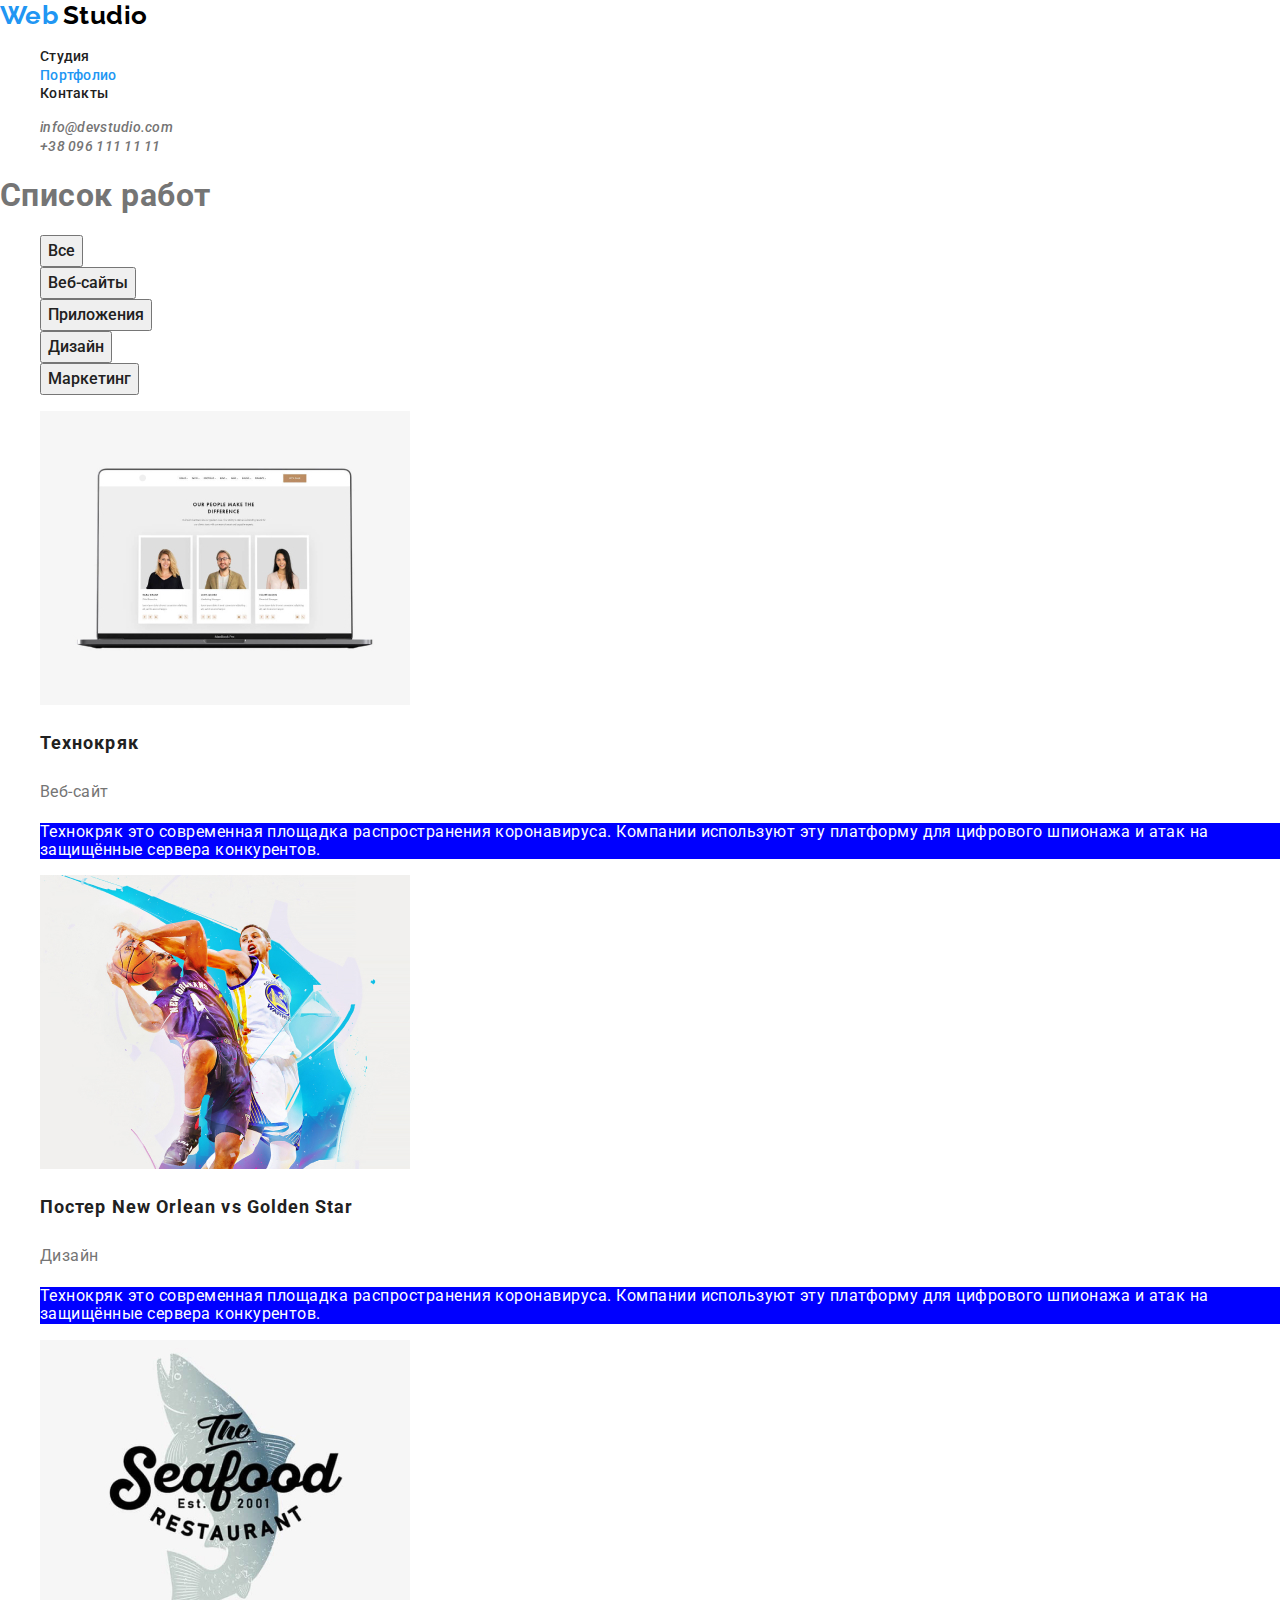
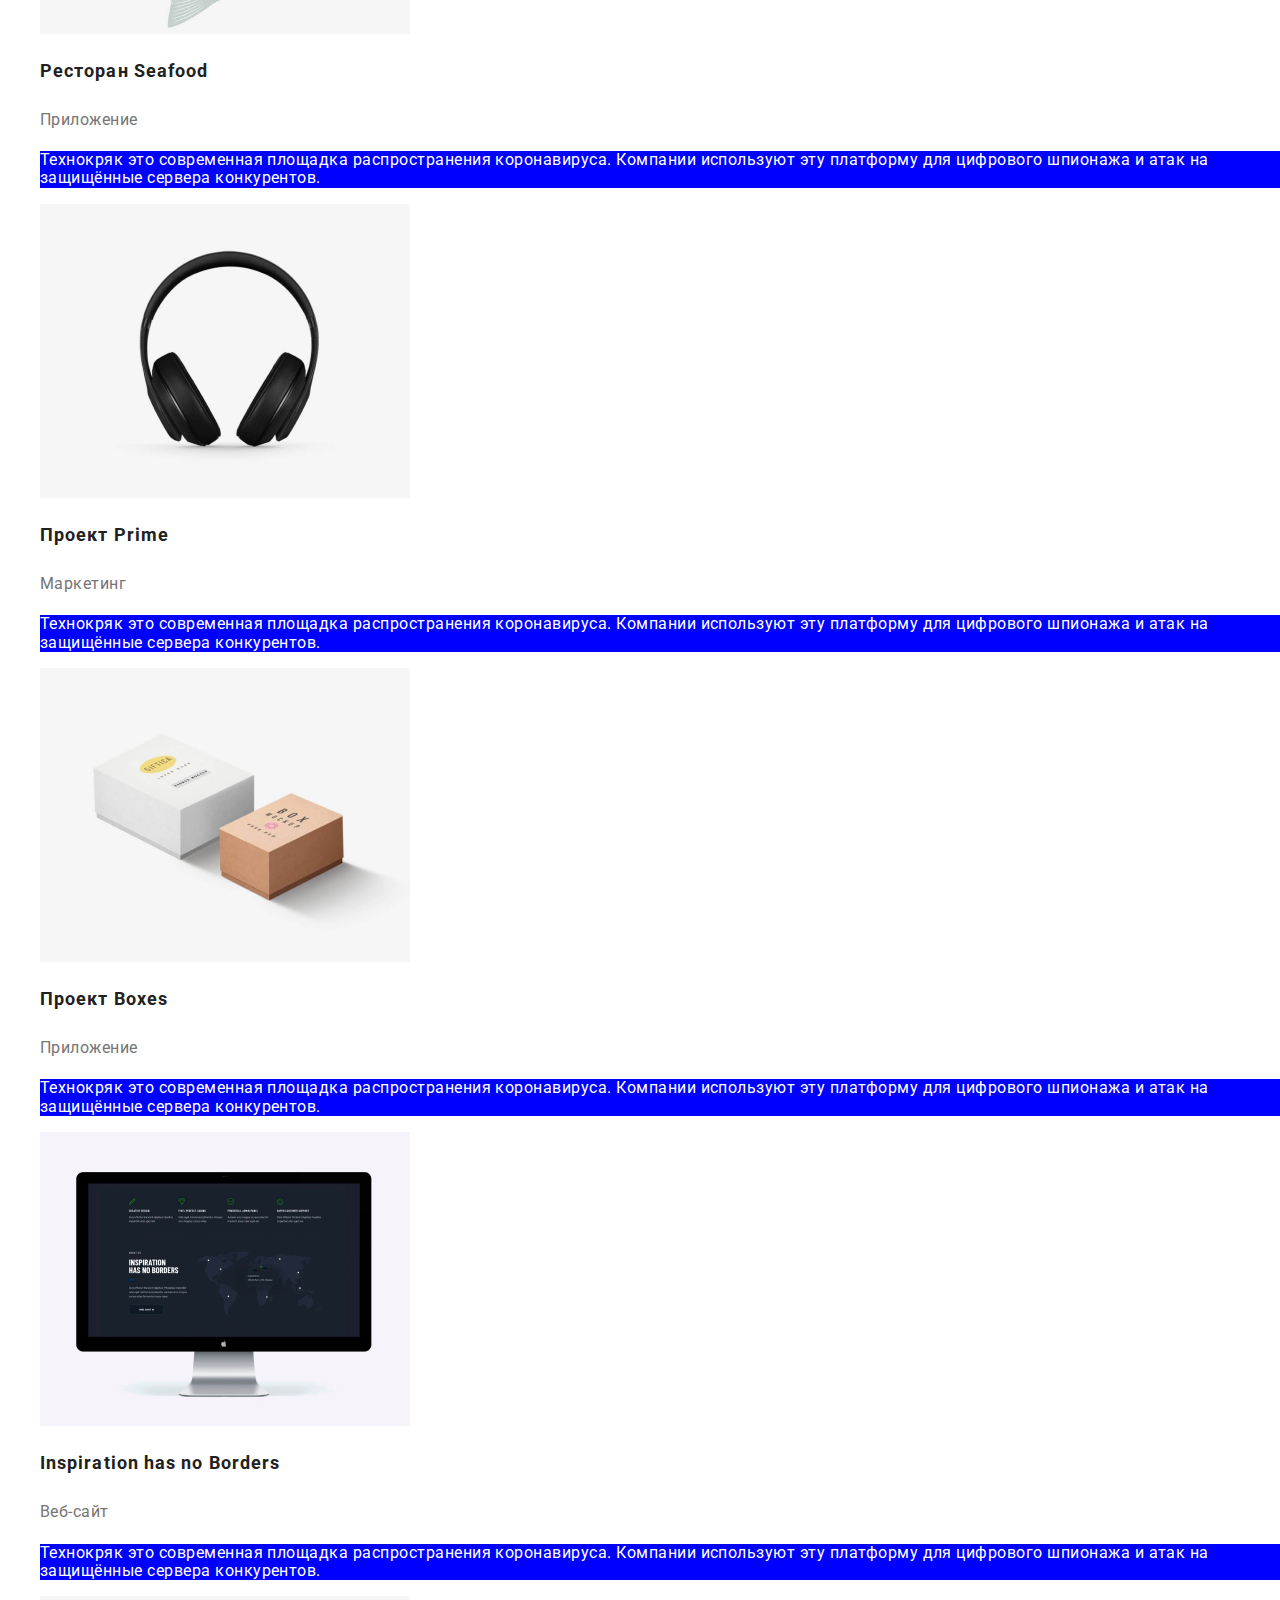
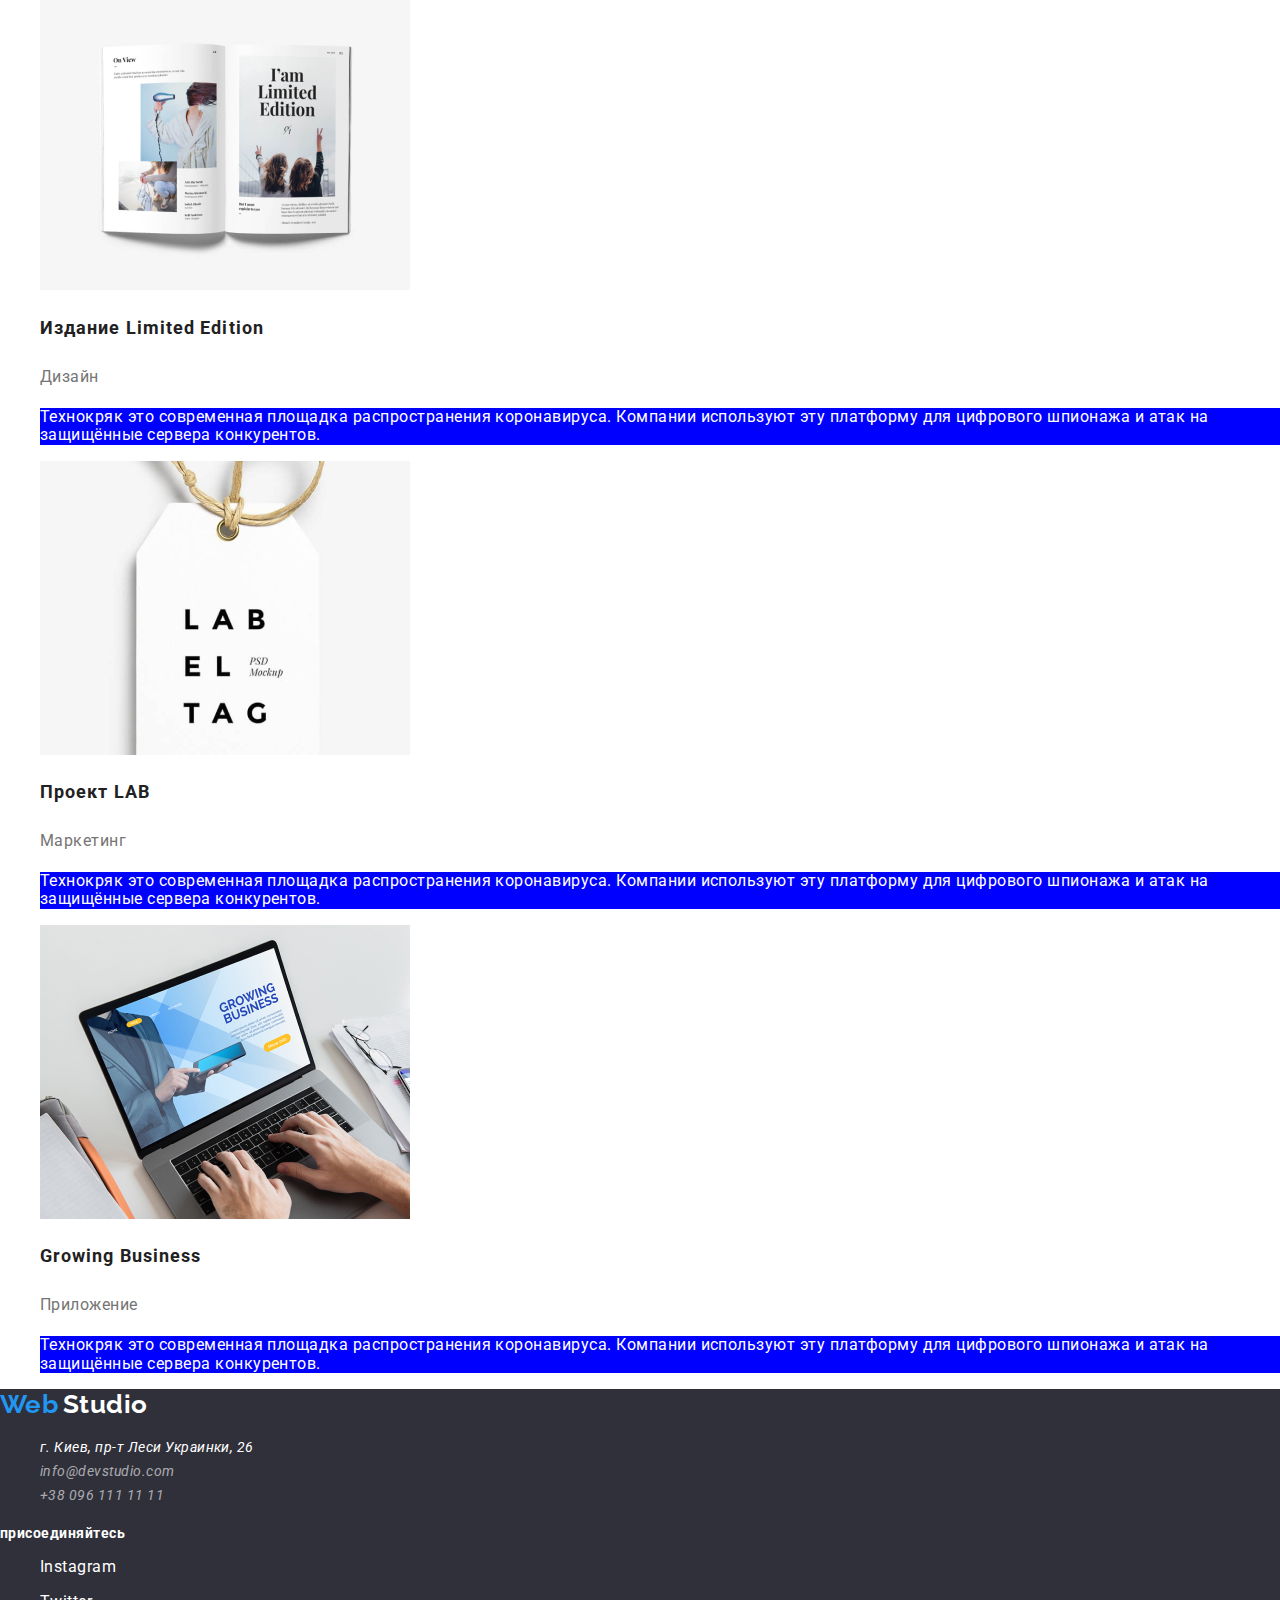
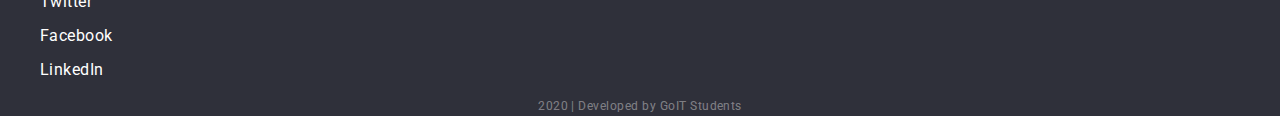
==== portfolio.html @ 565d5fb4 "Установка контейнеров" ====
<!DOCTYPE html>
<html lang="en">
<head>
    <meta charset="UTF-8">
    <meta name="viewport" content="width=device-width, initial-scale=1.0">
    <title>Document</title>
    <link rel="stylesheet" href="https://fonts.googleapis.com/css2?family=Raleway:wght@700&family=Roboto:wght@400;500;700;900&display=swap">
    <link rel="stylesheet" href="https://cdnjs.cloudflare.com/ajax/libs/modern-normalize/0.6.0/modern-normalize.min.css">
    <link rel="stylesheet" href="./css/styles.css">
</head>
<body class="body">
     <!-- Шапка сайта -->
     <header>
        <nav>
            <a class="logo" href="./index.html">
                <span class="logo-blue">Web</span>
                <span class="logo-black">Studio</span>
            </a>
            <ul class="site-nav">
                <li><a class="link" href="./index.html">Студия</a></li>
                <li><a class="link current" href="./portfolio.html">Портфолио</a></li>
                <li><a class="link" href="">Контакты</a></li>
            </ul>

            <address>
                <ul class="auth-nav">
                    <li><a class="info" href="mailto:info@devstudio.com">info@devstudio.com</a></li>
                    <li><a class="info" href="tel:+380961111111">+38 096 111 11 11</a></li>
                </ul>
            </address>
        </nav>
    </header>

    <main>
        <!-- Навигация по сайту -->
        <div>
            <section class="section-2">
                <h1 class="section-title2">Список работ</h1>
                    <ul class="filter">
                        <li> <button type="button" class="btn">Все</button></li>
                        <li> <button type="button" class="btn">Веб-сайты</button></li>
                        <li> <button type="button" class="btn">Приложения</button></li>
                        <li> <button type="button" class="btn">Дизайн</button></li>
                        <li> <button type="button" class="btn">Маркетинг</button></li>
                    </ul>

                    <ul class="works-list">
                        <li>
                            <a class="example-2" href="">
                                <img src="./images/сайт-1.jpg" alt="веб-сайт">
                                    <h2 class="title-2">Технокряк</h2>
                                        <p class="description">Веб-сайт</p>
                                        <p class="description-2">Технокряк это современная площадка распространения коронавируса. Компании используют эту платформу для цифрового шпионажа и атак на защищённые сервера конкурентов.</p>
                            </a>
                        </li>
                        <li>
                            <a class="example-2" href="">
                                <img src="./images/дизайн-1.jpg" alt="игроки">
                                    <h2 class="title-2">Постер New Orlean vs Golden Star</h2>
                                        <p class="description">Дизайн</p>
                                        <p class="description-2">Технокряк это современная площадка распространения коронавируса. Компании используют эту платформу для цифрового шпионажа и атак на защищённые сервера конкурентов.</p>
                            </a>
                        </li>
            
                        <li>
                            <a class="example-2" href="">
                                <img src="./images/приложение-1.jpg" alt="рыба">
                                    <h2 class="title-2">Ресторан Seafood</h2>
                                        <p class="description">Приложение</p>
                                        <p class="description-2">Технокряк это современная площадка распространения коронавируса. Компании используют эту платформу для цифрового шпионажа и атак на защищённые сервера конкурентов.</p>
                            </a>
                        </li>
                        <li>
                            <a class="example-2" href="">
                                <img src="./images/маркетинг-1.jpg" alt="наушники">
                                    <h2 class="title-2">Проект Prime</h2>
                                        <p class="description">Маркетинг</p>
                                        <p class="description-2">Технокряк это современная площадка распространения коронавируса. Компании используют эту платформу для цифрового шпионажа и атак на защищённые сервера конкурентов.</p>
                            </a>
                        </li>
                        <li>
                            <a class="example-2" href="">
                                <img src="./images/приложение-2.jpg" alt="коробки">
                                    <h2 class="title-2">Проект Boxes</h2>
                                        <p class="description">Приложение</p>
                                        <p class="description-2">Технокряк это современная площадка распространения коронавируса. Компании используют эту платформу для цифрового шпионажа и атак на защищённые сервера конкурентов.</p>
                            </a>
                        </li>
                        <li>
                            <a class="example-2" href="">
                                <img src="./images/сайт-2.jpg" alt="монитор">
                                    <h2 class="title-2">Inspiration has no Borders</h2>
                                        <p class="description">Веб-сайт</p>
                                        <p class="description-2">Технокряк это современная площадка распространения коронавируса. Компании используют эту платформу для цифрового шпионажа и атак на защищённые сервера конкурентов.</p>
                            </a>
                        </li>
                        <li>
                            <a class="example-2" href="">
                                <img src="./images/дизайн-2.jpg" alt="журнал">
                                    <h2 class="title-2">Издание Limited Edition</h2>
                                        <p class="description">Дизайн</p>
                                        <p class="description-2">Технокряк это современная площадка распространения коронавируса. Компании используют эту платформу для цифрового шпионажа и атак на защищённые сервера конкурентов.</p>
                            </a>
                        </li>
                        <li>
                            <a class="example-2" href="">
                                <img src="./images/маркетинг-2.jpg" alt="лейбл">
                                    <h2 class="title-2">Проект LAB</h2>
                                        <p class="description">Маркетинг</p>
                                        <p class="description-2">Технокряк это современная площадка распространения коронавируса. Компании используют эту платформу для цифрового шпионажа и атак на защищённые сервера конкурентов.</p>
                            </a>
                        </li>
                        <li>
                            <a class="example-2" href="">
                                <img src="./images/приложение-3.jpg" alt="ноутбук">
                                    <h2 class="title-2">Growing Business</h2>
                                        <p class="description">Приложение</p>
                                        <p class="description-2">Технокряк это современная площадка распространения коронавируса. Компании используют эту платформу для цифрового шпионажа и атак на защищённые сервера конкурентов.</p>
                            </a>
                        </li>
                    </ul>
            
                </section>
        </div>
    </main>
    
     <!-- Футер -->
     <footer class="footer">
        <div>
            <a class="logo" href="">
                <span class="logo-blue">Web</span>
                <span class="logo-white">Studio</span>
            </a>
                <address>
                    <ul class="address-list">
                        <li><a class="location" href="">г. Киев, пр-т Леси Украинки, 26</a></li>
                        <li><a class="info-2" href="mailto:info@devstudio.com">info@devstudio.com</a></li>
                        <li><a class="info-2" href="tel:+380961111111">+38 096 111 11 11</a></li>
                    </ul>
                </address>
        </div>
        <div>
            <b class="invitation">присоединяйтесь</b>
                <ul class="links-list-2">
                    <li><a class="social-link-2" href=""><p>Instagram</p></a></li>
                    <li><a class="social-link-2" href=""><p>Twitter</p></a></li>
                    <li><a class="social-link-2" href=""><p>Facebook</p></a></li>
                    <li><a class="social-link-2" href=""><p>LinkedIn</p></a></li>
                </ul>
        </div>
            <p class="copyright">2020 | Developed by GoIT Students </p>
    </footer>    
</body>
</html>
---- css/styles.css ----
/* цвет основного текста #757575 */
/* вторичный цвет текста #212121 */
/* белый #FFFFFF */
/* акцент #2196F3 */
/* черный #000000 */
/* дополнительный цвет rgba(255, 255, 255, 0.6) */
/* дополнительный цвет2 rgba(255, 255, 255, 0.4)*/

:root {
    --primary-text-color: #757575;
    --title-text-color: #212121;
    --accent-color: #2196F3;
    --white-color: #FFFFFF;
    --black-color: #000000;
    --complementary-color: rgba(255, 255, 255, 0.6);
    --complementary-color2: rgba(255, 255, 255, 0.4);
}

/* Стилизация студии*/

.body {
    background-color: var(--white-color);
    color: var(--primary-text-color);
    font-family: Roboto, sans-serif;
    letter-spacing: 0.03em;
}

.container {
    width: 1230px;
    padding-left: 15px;
    padding-right: 15px;
}

.logo {
    text-decoration: none;
}

.logo .logo-black {
    color: var(--black-color);
    font-family: Raleway, sans-serif;
    font-weight: 700;
    font-size: 26px;
    line-height: 1.2;
}

.logo-blue {
    color: var(--accent-color);
    font-family: Raleway, sans-serif;
    font-weight: 700;
    font-size: 26px;
    line-height: 1.2;
}

ul {
    list-style: none;
}

/* site-nav */

.site-nav .link {
    color: var(--title-text-color);
    font-weight: 500;
    font-size: 14px;
    line-height: 1.14;
    letter-spacing: 0.02em;
    text-decoration: none;
}

.site-nav .link:hover,
.site-nav .link:focus {
    color: var(--accent-color);
}

.site-nav .link.current {
    color: var(--accent-color);
}

.auth-nav .info {
    color: var(--primary-text-color);
    font-weight: 500;
    font-size: 14px;
    line-height: 1.14;
    letter-spacing: 0.02em;
    text-decoration: none;
}

.auth-nav .info:hover,
.auth-nav .info:focus {
    color: var(--accent-color);
}

/* hero */

.hero-title {
    margin-top: 0;
    margin-bottom: 30px;


    background-color: #2F303A;
    color: var(--white-color);
    font-weight: 900;
    font-size: 44px;
    line-height: 1.36;
    text-align: center;
    letter-spacing: 0.06em;
}

.service {
    text-decoration: none;
}

.service-title {
    margin-top: 0;
    margin-bottom: 200px;

    background-color: #2196F3;
    color: var(--white-color);
    font-weight: 700;
    font-size: 16px;
    text-align: center;
    line-height: 1.88;
    letter-spacing: 0.06em
}

/* section */

.section {
    padding-bottom: 94px;
}

.section-title {
    margin-top: 0;
    margin-bottom: 50px;

    color: var(--title-text-color);
    font-weight: 700;
    font-size: 36px;
    line-height: 1.17;
    text-align: center;
}

/* features */

.feature-list .title {
    margin-top: 0;
    margin-bottom: 10px;

    color: var(--title-text-color);
    font-weight: 700;
    font-size: 14px;
    line-height: 1.14;
}

.clarifications {
    margin-top: 0;
    margin-bottom: 0;

    font-size: 14px;
    line-height: 1.71;
}

/* activity */

.activity-list .example {
    background-color: dimgray;
    color: var(--white-color);
    font-weight: 700;
    font-size: 14px;
    line-height: 1.14;
    text-align: center;
}

/* team */

.team-list .title {
    color: var(--title-text-color);
}

.name {
    color: var(--title-text-color);
    font-weight: 500;
    font-size: 16px;
    line-height: 1.19;
    text-align: center;
}

.specialization {
    font-size: 16px;
    line-height: 1.19;
    text-align: center;
}

.links-list .social-link {
    color: var(--primary-text-color);
    text-decoration: none;
}

.links-list .social-link:hover,
.links-list .social-link:focus {
    color: var(--accent-color);
}

/* footer */

.footer {
    background-color: #2F303A;
}

.logo .logo-white {
    color: var(--white-color);
    font-family: Raleway, sans-serif;
    font-weight: 700;
    font-size: 26px;
    line-height: 1.2;
}

.address-list .location {
    color: var(--white-color);
    font-size: 14px;
    line-height: 1.71;
    text-decoration: none;
}

.address-list .info-2 {
    color: var(--complementary-color);
    font-size: 14px;
    line-height: 1.71;
    text-decoration: none;
}

.invitation {
    color: var(--white-color);
    font-weight: 700;
    font-size: 14px;
    line-height: 1.14;
}

.links-list-2 .social-link-2 {
    color: var(--white-color);
    text-decoration: none;
}

.links-list-2 .social-link-2:hover,
.links-list-2 .social-link-2:focus {
    color: var(--accent-color);
}

.copyright {
    color: var(--complementary-color2);
    font-size: 12px;
    line-height: 1.71;
    text-align: center;
}

/* стилизация порфолио*/

.filter .btn {
    color: var(--title-text-color);
    font-weight: 500;
    font-size: 16px;
    line-height: 1.63;
    text-align: center;
    font-family: Roboto, sans-serif;
}

.filter .btn:hover,
.filter .btn:focus {
    color: var(--white-color);
}

.example-2 {
    text-decoration: none;
}

.works-list .title-2 {
    color: var(--title-text-color);
    font-weight: 700;
    font-size: 18px;
    line-height: 2;
    letter-spacing: 0.06em;  
}

.works-list .description {
    color: var(--primary-text-color);
    font-size: 16px;
    line-height: 1.88;   
}

.works-list .description-2 {
    color: var(--white-color);
    background-color: blue;  
}
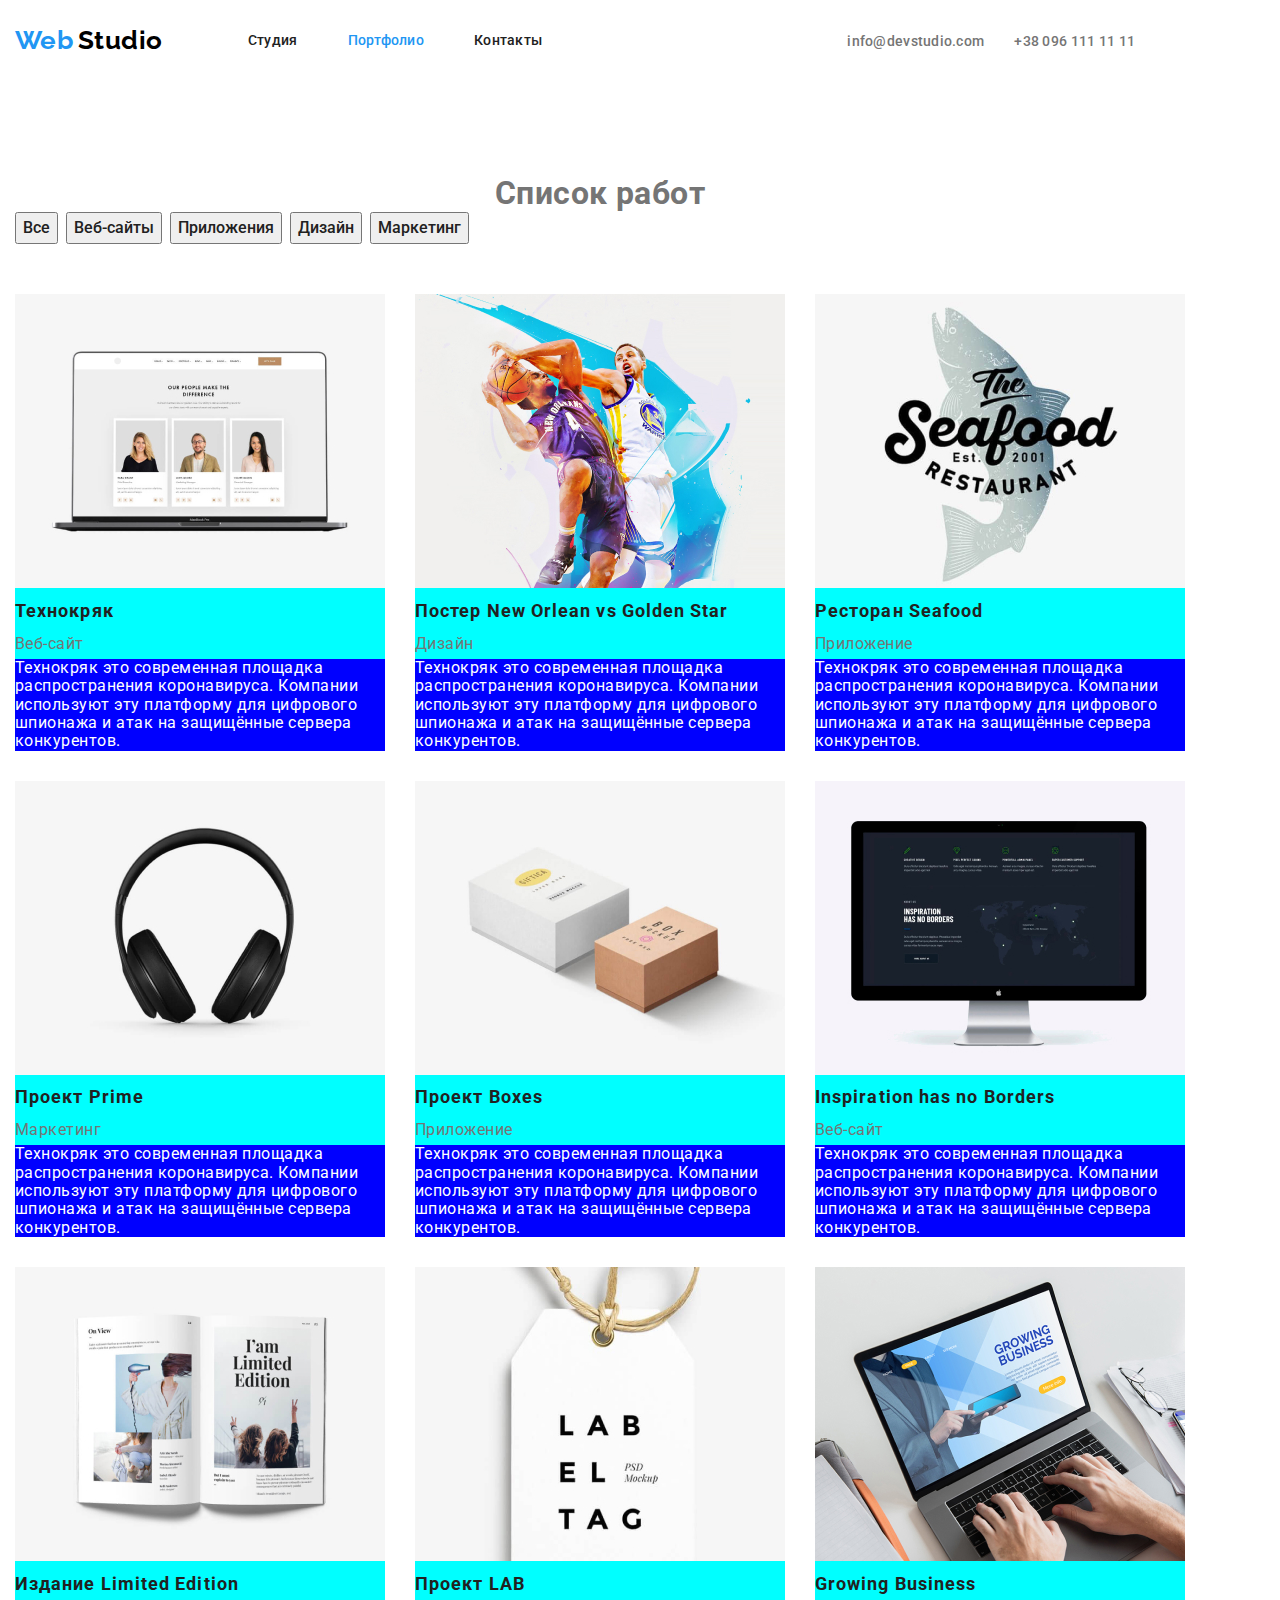
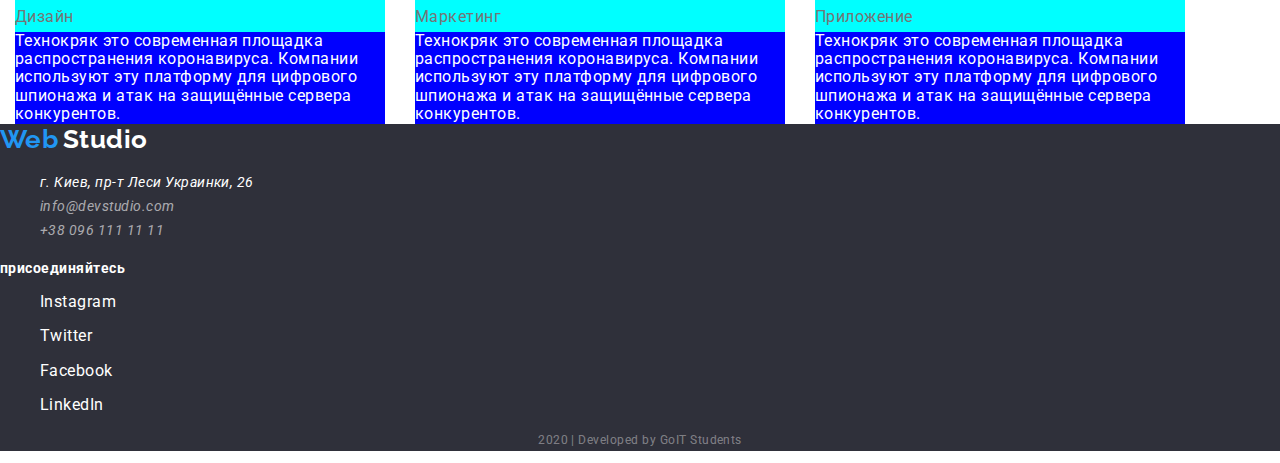
==== commit f2185f15: "Стилизация Портфолио по флексу" ====
--- a/portfolio.html
+++ b/portfolio.html
@@ -11,41 +11,43 @@
 <body class="body">
      <!-- Шапка сайта -->
      <header>
-        <nav>
-            <a class="logo" href="./index.html">
-                <span class="logo-blue">Web</span>
-                <span class="logo-black">Studio</span>
-            </a>
-            <ul class="site-nav">
-                <li><a class="link" href="./index.html">Студия</a></li>
-                <li><a class="link current" href="./portfolio.html">Портфолио</a></li>
-                <li><a class="link" href="">Контакты</a></li>
-            </ul>
-
-            <address>
-                <ul class="auth-nav">
-                    <li><a class="info" href="mailto:info@devstudio.com">info@devstudio.com</a></li>
-                    <li><a class="info" href="tel:+380961111111">+38 096 111 11 11</a></li>
+        <div class="container">
+            <nav class="container-main-nav">
+                <a class="logo" href="./index.html">
+                    <span class="logo-blue">Web</span>
+                    <span class="logo-black">Studio</span>
+                </a>
+                <ul class="site-nav">
+                    <li class="site-nav-item"><a class="link-1" href="./index.html">Студия</a></li>
+                    <li class="site-nav-item"><a class="link-1 current" href="./portfolio.html">Портфолио</a></li>
+                    <li class="site-nav-item"><a class="link-1" href="">Контакты</a></li>
                 </ul>
-            </address>
-        </nav>
+            
+                <address>
+                    <ul class="auth-nav">
+                         <li class="auth-nav-item"><a class="info" href="mailto:info@devstudio.com">info@devstudio.com</a></li>
+                        <li class="auth-nav-item"><a class="info" href="tel:+380961111111">+38 096 111 11 11</a></li>
+                    </ul>
+                </address>
+            </nav>
+        </div>
     </header>
 
     <main>
         <!-- Навигация по сайту -->
-        <div>
+        <div class="container">
             <section class="section-2">
-                <h1 class="section-title2">Список работ</h1>
+                <h1 class="section-title-2">Список работ</h1>
                     <ul class="filter">
-                        <li> <button type="button" class="btn">Все</button></li>
-                        <li> <button type="button" class="btn">Веб-сайты</button></li>
-                        <li> <button type="button" class="btn">Приложения</button></li>
-                        <li> <button type="button" class="btn">Дизайн</button></li>
-                        <li> <button type="button" class="btn">Маркетинг</button></li>
+                        <li class="filter-list"> <button type="button" class="btn">Все</button></li>
+                        <li class="filter-list"> <button type="button" class="btn">Веб-сайты</button></li>
+                        <li class="filter-list"> <button type="button" class="btn">Приложения</button></li>
+                        <li class="filter-list"> <button type="button" class="btn">Дизайн</button></li>
+                        <li class="filter-list"> <button type="button" class="btn">Маркетинг</button></li>
                     </ul>
 
                     <ul class="works-list">
-                        <li>
+                        <li class="works-list-item">
                             <a class="example-2" href="">
                                 <img src="./images/сайт-1.jpg" alt="веб-сайт">
                                     <h2 class="title-2">Технокряк</h2>
@@ -53,7 +55,7 @@
                                         <p class="description-2">Технокряк это современная площадка распространения коронавируса. Компании используют эту платформу для цифрового шпионажа и атак на защищённые сервера конкурентов.</p>
                             </a>
                         </li>
-                        <li>
+                        <li class="works-list-item">
                             <a class="example-2" href="">
                                 <img src="./images/дизайн-1.jpg" alt="игроки">
                                     <h2 class="title-2">Постер New Orlean vs Golden Star</h2>
@@ -62,7 +64,7 @@
                             </a>
                         </li>
             
-                        <li>
+                        <li class="works-list-item">
                             <a class="example-2" href="">
                                 <img src="./images/приложение-1.jpg" alt="рыба">
                                     <h2 class="title-2">Ресторан Seafood</h2>
@@ -70,7 +72,7 @@
                                         <p class="description-2">Технокряк это современная площадка распространения коронавируса. Компании используют эту платформу для цифрового шпионажа и атак на защищённые сервера конкурентов.</p>
                             </a>
                         </li>
-                        <li>
+                        <li class="works-list-item">
                             <a class="example-2" href="">
                                 <img src="./images/маркетинг-1.jpg" alt="наушники">
                                     <h2 class="title-2">Проект Prime</h2>
@@ -78,7 +80,7 @@
                                         <p class="description-2">Технокряк это современная площадка распространения коронавируса. Компании используют эту платформу для цифрового шпионажа и атак на защищённые сервера конкурентов.</p>
                             </a>
                         </li>
-                        <li>
+                        <li class="works-list-item">
                             <a class="example-2" href="">
                                 <img src="./images/приложение-2.jpg" alt="коробки">
                                     <h2 class="title-2">Проект Boxes</h2>
@@ -86,7 +88,7 @@
                                         <p class="description-2">Технокряк это современная площадка распространения коронавируса. Компании используют эту платформу для цифрового шпионажа и атак на защищённые сервера конкурентов.</p>
                             </a>
                         </li>
-                        <li>
+                        <li class="works-list-item">
                             <a class="example-2" href="">
                                 <img src="./images/сайт-2.jpg" alt="монитор">
                                     <h2 class="title-2">Inspiration has no Borders</h2>
@@ -94,7 +96,7 @@
                                         <p class="description-2">Технокряк это современная площадка распространения коронавируса. Компании используют эту платформу для цифрового шпионажа и атак на защищённые сервера конкурентов.</p>
                             </a>
                         </li>
-                        <li>
+                        <li class="works-list-item">
                             <a class="example-2" href="">
                                 <img src="./images/дизайн-2.jpg" alt="журнал">
                                     <h2 class="title-2">Издание Limited Edition</h2>
@@ -102,7 +104,7 @@
                                         <p class="description-2">Технокряк это современная площадка распространения коронавируса. Компании используют эту платформу для цифрового шпионажа и атак на защищённые сервера конкурентов.</p>
                             </a>
                         </li>
-                        <li>
+                        <li class="works-list-item">
                             <a class="example-2" href="">
                                 <img src="./images/маркетинг-2.jpg" alt="лейбл">
                                     <h2 class="title-2">Проект LAB</h2>
@@ -110,7 +112,7 @@
                                         <p class="description-2">Технокряк это современная площадка распространения коронавируса. Компании используют эту платформу для цифрового шпионажа и атак на защищённые сервера конкурентов.</p>
                             </a>
                         </li>
-                        <li>
+                        <li class="works-list-item">
                             <a class="example-2" href="">
                                 <img src="./images/приложение-3.jpg" alt="ноутбук">
                                     <h2 class="title-2">Growing Business</h2>
--- a/css/styles.css
+++ b/css/styles.css
@@ -26,13 +26,20 @@
 }
 
 .container {
-    width: 1230px;
+    width: 1200px;
     padding-left: 15px;
     padding-right: 15px;
 }
 
+.container-main-nav {
+    display: flex;
+    align-items: center;
+}
+
 .logo {
     text-decoration: none;
+    padding-top: 24px;
+    padding-bottom: 25px;
 }
 
 .logo .logo-black {
@@ -57,7 +64,23 @@
 
 /* site-nav */
 
-.site-nav .link {
+.site-nav {
+    display: flex;
+    margin-top: 0;
+    margin-bottom: 0;
+    margin-left: 85px;
+    padding: 0;
+}
+
+.site-nav-item + .site-nav-item {
+    margin-left: 50px;
+}
+
+.site-nav .link-1 {
+    display: block;
+    padding-top: 32px;
+    padding-bottom: 32px;
+
     color: var(--title-text-color);
     font-weight: 500;
     font-size: 14px;
@@ -66,13 +89,30 @@
     text-decoration: none;
 }
 
-.site-nav .link:hover,
-.site-nav .link:focus {
-    color: var(--accent-color);
-}
-
-.site-nav .link.current {
-    color: var(--accent-color);
+.site-nav .link-1:hover,
+.site-nav .link-1:focus {
+    color: var(--accent-color);
+}
+
+.site-nav .link-1.current {
+    color: var(--accent-color);
+}
+
+.auth-nav {
+    display: flex;
+    margin-top: 0;
+    margin-bottom: 0;
+    padding: 0;
+    margin-left: 305px;
+}
+
+.auth-nav-item + .auth-nav-item {
+    margin-left: 30px;
+}
+
+.auth-nav-item {
+    padding-top: 32px;
+    padding-bottom: 32px;
 }
 
 .auth-nav .info {
@@ -82,6 +122,7 @@
     line-height: 1.14;
     letter-spacing: 0.02em;
     text-decoration: none;
+    font-style: normal;
 }
 
 .auth-nav .info:hover,
@@ -110,8 +151,13 @@
 }
 
 .service-title {
-    margin-top: 0;
-    margin-bottom: 200px;
+    display: inline-block;
+    border-radius: 4px;
+    min-width: 200px;
+    padding: 10px 32px;
+    margin-top: 0;
+    margin-bottom: 294px;
+    border: 1px solid transparent;
 
     background-color: #2196F3;
     color: var(--white-color);
@@ -141,6 +187,22 @@
 
 /* features */
 
+.feature-list {
+    display: flex;
+    margin-top: 0;
+}
+
+.feature-list .feature-list-item {
+    width: 270px;
+}
+
+.feature-list-item + .feature-list-item,
+.activity-list-item + .activity-list-item,
+.team-list-item + .team-list-item,
+.list-customers-item + .list-customers-item {
+    margin-left: 30px
+}
+
 .feature-list .title {
     margin-top: 0;
     margin-bottom: 10px;
@@ -161,7 +223,16 @@
 
 /* activity */
 
+.activity-list {
+    display: flex;
+    margin-top: 0;
+    margin-bottom: 0;
+}
+
 .activity-list .example {
+    margin-top: 0;
+    margin-bottom: 0;
+
     background-color: dimgray;
     color: var(--white-color);
     font-weight: 700;
@@ -171,6 +242,12 @@
 }
 
 /* team */
+
+.team-list {
+    display: flex;
+    margin-top: 0;
+    margin-bottom: 0;
+}
 
 .team-list .title {
     color: var(--title-text-color);
@@ -198,6 +275,14 @@
 .links-list .social-link:hover,
 .links-list .social-link:focus {
     color: var(--accent-color);
+}
+
+/* customers */
+
+.list-customers {
+    display: flex;
+    margin-top: 0;
+    margin-bottom: 0;
 }
 
 /* footer */
@@ -254,6 +339,24 @@
 
 /* стилизация порфолио*/
 
+.section-title-2 {
+    margin-top: 93px;
+    margin-bottom: 0;
+    text-align: center;
+}
+ /* filter */
+
+.filter {
+    display: flex;
+    margin-top: 0;
+    margin-bottom: 50px;
+    padding: 0;
+}
+
+.filter .filter-list + .filter-list {
+    margin-left: 8px;
+}
+
 .filter .btn {
     color: var(--title-text-color);
     font-weight: 500;
@@ -268,25 +371,61 @@
     color: var(--white-color);
 }
 
+/* example-2*/
+
 .example-2 {
     text-decoration: none;
 }
 
+/* works-list */
+
+.works-list {
+    display: flex;
+    flex-wrap: wrap;
+    margin-top: 0;
+    margin-bottom: 0;
+    padding: 0;
+}
+
 .works-list .title-2 {
+    margin-top: 0;
+    margin-bottom: 0;
+
     color: var(--title-text-color);
     font-weight: 700;
     font-size: 18px;
     line-height: 2;
-    letter-spacing: 0.06em;  
+    letter-spacing: 0.06em;
 }
 
 .works-list .description {
+    margin-top: 0;
+    margin-bottom: 0;
+
     color: var(--primary-text-color);
     font-size: 16px;
     line-height: 1.88;   
 }
 
 .works-list .description-2 {
+    margin-top: 0;
+    margin-bottom: 0;
+
     color: var(--white-color);
     background-color: blue;  
+}
+
+.works-list-item {
+    width: 370px;
+    margin-right: 30px;
+    margin-bottom: 30px;
+    background: aqua;
+}
+
+.works-list-item:nth-child(3n) {
+    margin-right: 0;
+}
+
+.works-list-item:nth-last-child(-n + 3) {
+    margin-bottom: 0;
 }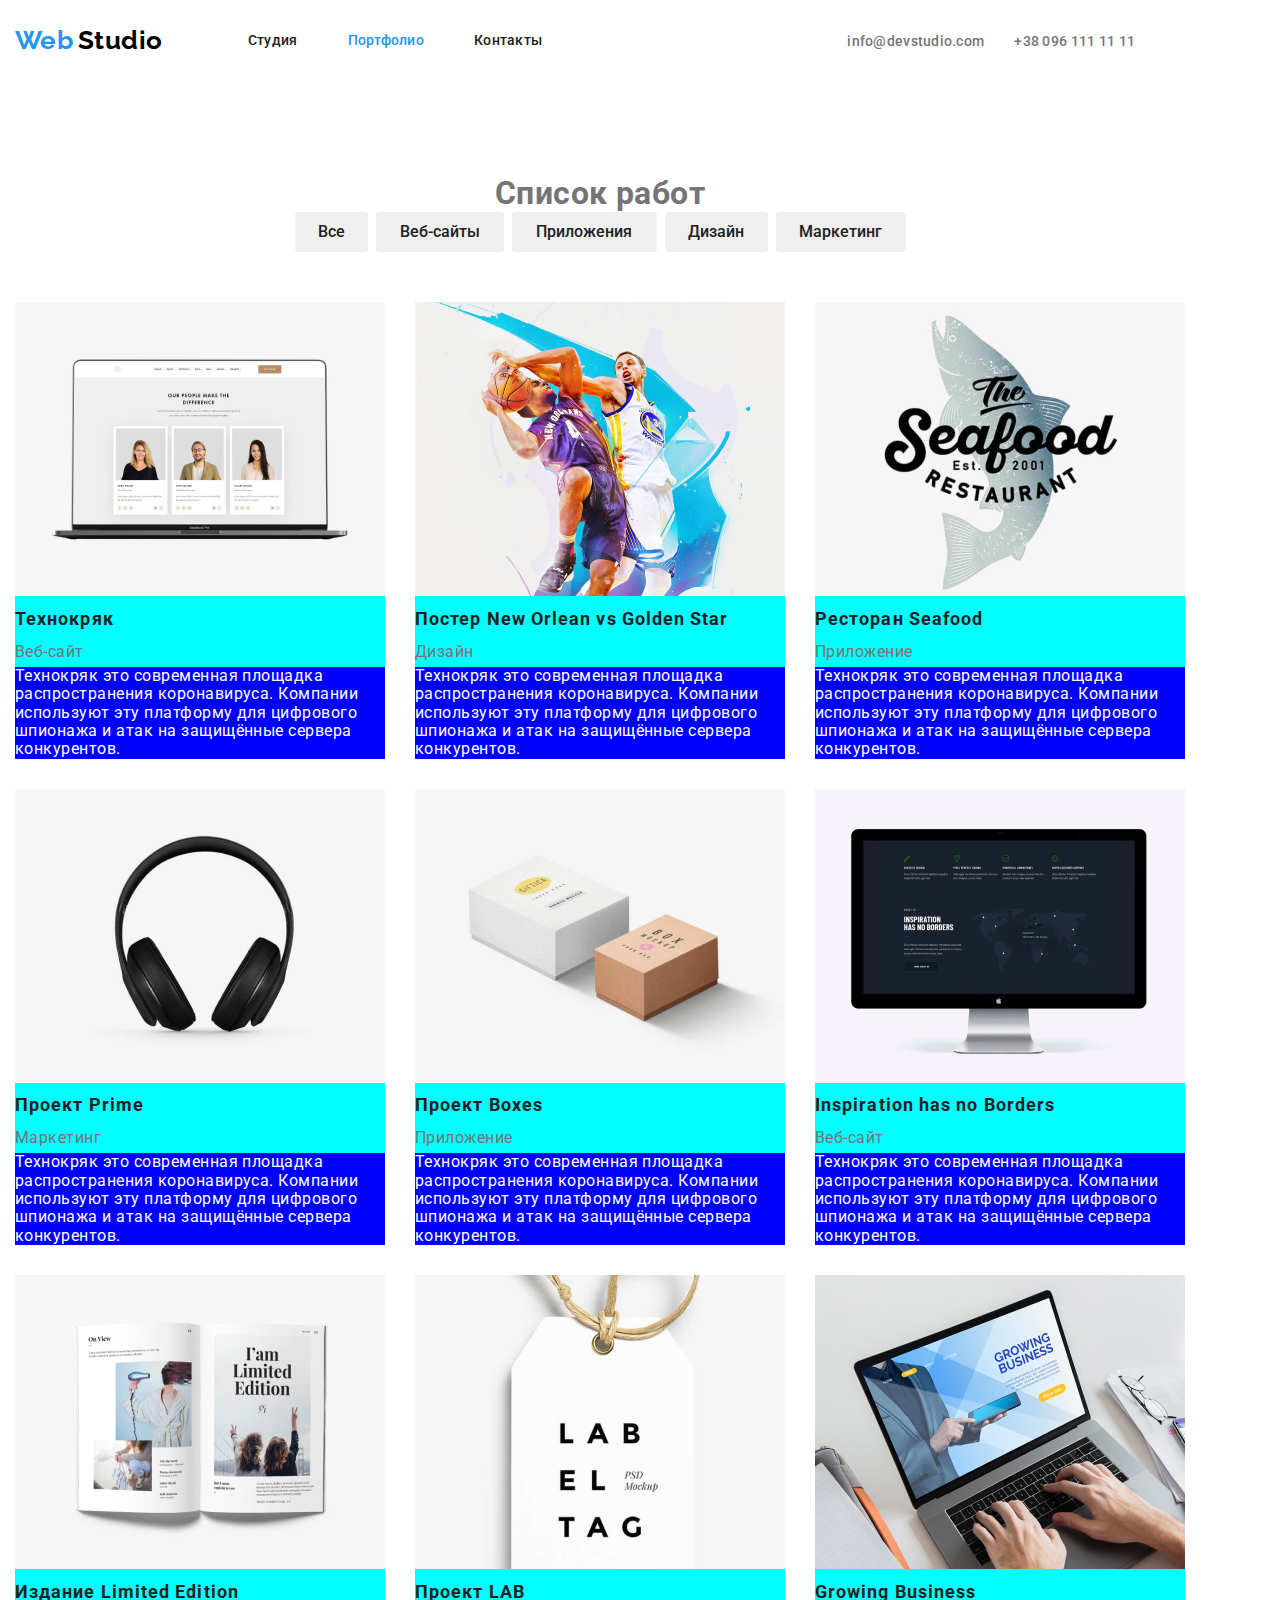
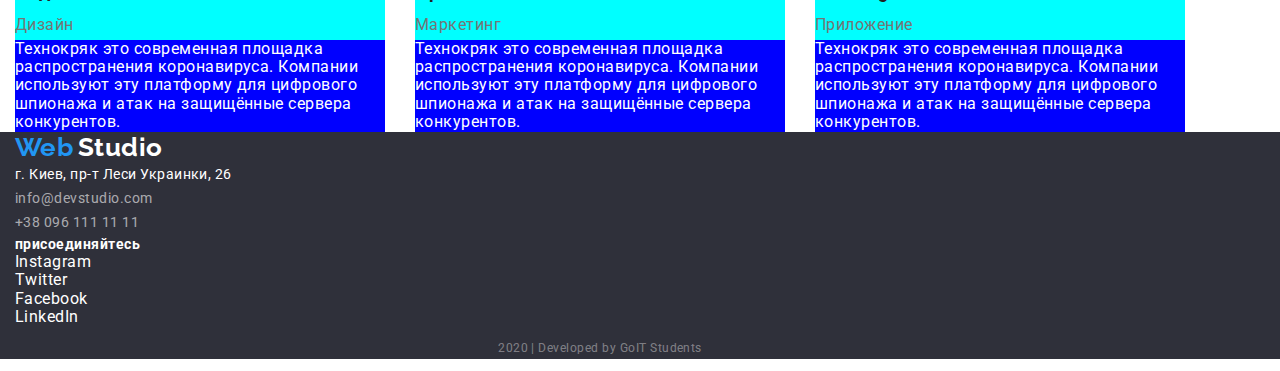
==== commit 86f2da4e: "Корректировка верстки" ====
--- a/portfolio.html
+++ b/portfolio.html
@@ -35,122 +35,124 @@
 
     <main>
         <!-- Навигация по сайту -->
-        <div class="container">
+        
             <section class="section-2">
-                <h1 class="section-title-2">Список работ</h1>
-                    <ul class="filter">
-                        <li class="filter-list"> <button type="button" class="btn">Все</button></li>
-                        <li class="filter-list"> <button type="button" class="btn">Веб-сайты</button></li>
-                        <li class="filter-list"> <button type="button" class="btn">Приложения</button></li>
-                        <li class="filter-list"> <button type="button" class="btn">Дизайн</button></li>
-                        <li class="filter-list"> <button type="button" class="btn">Маркетинг</button></li>
+                <div class="container">
+                    <h1 class="section-title-2">Список работ</h1>
+                        <ul class="filter">
+                            <li class="filter-list"> <button type="button" class="btn first">Все</button></li>
+                            <li class="filter-list"> <button type="button" class="btn second">Веб-сайты</button></li>
+                            <li class="filter-list"> <button type="button" class="btn third">Приложения</button></li>
+                            <li class="filter-list"> <button type="button" class="btn fourth">Дизайн</button></li>
+                            <li class="filter-list"> <button type="button" class="btn fifth">Маркетинг</button></li>
+                        </ul>
+
+                        <ul class="works-list">
+                            <li class="works-list-item">
+                                <a class="example-2" href="">
+                                    <img src="./images/сайт-1.jpg" alt="веб-сайт">
+                                        <h2 class="title-2">Технокряк</h2>
+                                            <p class="description">Веб-сайт</p>
+                                            <p class="description-2">Технокряк это современная площадка распространения коронавируса. Компании используют эту платформу для цифрового шпионажа и атак на защищённые сервера конкурентов.</p>
+                                </a>
+                            </li>
+                            <li class="works-list-item">
+                                <a class="example-2" href="">
+                                    <img src="./images/дизайн-1.jpg" alt="игроки">
+                                        <h2 class="title-2">Постер New Orlean vs Golden Star</h2>
+                                            <p class="description">Дизайн</p>
+                                            <p class="description-2">Технокряк это современная площадка распространения коронавируса. Компании используют эту платформу для цифрового шпионажа и атак на защищённые сервера конкурентов.</p>
+                                </a>
+                            </li>
+                
+                            <li class="works-list-item">
+                                <a class="example-2" href="">
+                                    <img src="./images/приложение-1.jpg" alt="рыба">
+                                        <h2 class="title-2">Ресторан Seafood</h2>
+                                            <p class="description">Приложение</p>
+                                            <p class="description-2">Технокряк это современная площадка распространения коронавируса. Компании используют эту платформу для цифрового шпионажа и атак на защищённые сервера конкурентов.</p>
+                                </a>
+                            </li>
+                            <li class="works-list-item">
+                                <a class="example-2" href="">
+                                    <img src="./images/маркетинг-1.jpg" alt="наушники">
+                                        <h2 class="title-2">Проект Prime</h2>
+                                            <p class="description">Маркетинг</p>
+                                            <p class="description-2">Технокряк это современная площадка распространения коронавируса. Компании используют эту платформу для цифрового шпионажа и атак на защищённые сервера конкурентов.</p>
+                                </a>
+                            </li>
+                            <li class="works-list-item">
+                                <a class="example-2" href="">
+                                    <img src="./images/приложение-2.jpg" alt="коробки">
+                                        <h2 class="title-2">Проект Boxes</h2>
+                                            <p class="description">Приложение</p>
+                                            <p class="description-2">Технокряк это современная площадка распространения коронавируса. Компании используют эту платформу для цифрового шпионажа и атак на защищённые сервера конкурентов.</p>
+                                </a>
+                            </li>
+                            <li class="works-list-item">
+                                <a class="example-2" href="">
+                                    <img src="./images/сайт-2.jpg" alt="монитор">
+                                        <h2 class="title-2">Inspiration has no Borders</h2>
+                                            <p class="description">Веб-сайт</p>
+                                            <p class="description-2">Технокряк это современная площадка распространения коронавируса. Компании используют эту платформу для цифрового шпионажа и атак на защищённые сервера конкурентов.</p>
+                                </a>
+                            </li>
+                            <li class="works-list-item">
+                                <a class="example-2" href="">
+                                    <img src="./images/дизайн-2.jpg" alt="журнал">
+                                        <h2 class="title-2">Издание Limited Edition</h2>
+                                            <p class="description">Дизайн</p>
+                                            <p class="description-2">Технокряк это современная площадка распространения коронавируса. Компании используют эту платформу для цифрового шпионажа и атак на защищённые сервера конкурентов.</p>
+                                </a>
+                            </li>
+                            <li class="works-list-item">
+                                <a class="example-2" href="">
+                                    <img src="./images/маркетинг-2.jpg" alt="лейбл">
+                                        <h2 class="title-2">Проект LAB</h2>
+                                            <p class="description">Маркетинг</p>
+                                            <p class="description-2">Технокряк это современная площадка распространения коронавируса. Компании используют эту платформу для цифрового шпионажа и атак на защищённые сервера конкурентов.</p>
+                                </a>
+                            </li>
+                            <li class="works-list-item">
+                                <a class="example-2" href="">
+                                    <img src="./images/приложение-3.jpg" alt="ноутбук">
+                                        <h2 class="title-2">Growing Business</h2>
+                                            <p class="description">Приложение</p>
+                                            <p class="description-2">Технокряк это современная площадка распространения коронавируса. Компании используют эту платформу для цифрового шпионажа и атак на защищённые сервера конкурентов.</p>
+                                </a>
+                            </li>
+                        </ul>
+                </div>
+            </section>
+    </main>
+        
+    <!-- Футер -->
+     <footer class="footer">
+         <div class="container">
+            <div>
+                <a class="logo" href="">
+                    <span class="logo-blue">Web</span>
+                    <span class="logo-white">Studio</span>
+                </a>
+                    <address>
+                        <ul class="address-list">
+                            <li><a class="location" href="">г. Киев, пр-т Леси Украинки, 26</a></li>
+                            <li><a class="info-2" href="mailto:info@devstudio.com">info@devstudio.com</a></li>
+                            <li><a class="info-2" href="tel:+380961111111">+38 096 111 11 11</a></li>
+                        </ul>
+                    </address>
+            </div>
+            <div>
+                <b class="invitation">присоединяйтесь</b>
+                    <ul class="links-list-2">
+                        <li><a class="social-link-2" href=""><p class="social">Instagram</p></a></li>
+                        <li><a class="social-link-2" href=""><p class="social">Twitter</p></a></li>
+                        <li><a class="social-link-2" href=""><p class="social">Facebook</p></a></li>
+                        <li><a class="social-link-2" href=""><p class="social">LinkedIn</p></a></li>
                     </ul>
-
-                    <ul class="works-list">
-                        <li class="works-list-item">
-                            <a class="example-2" href="">
-                                <img src="./images/сайт-1.jpg" alt="веб-сайт">
-                                    <h2 class="title-2">Технокряк</h2>
-                                        <p class="description">Веб-сайт</p>
-                                        <p class="description-2">Технокряк это современная площадка распространения коронавируса. Компании используют эту платформу для цифрового шпионажа и атак на защищённые сервера конкурентов.</p>
-                            </a>
-                        </li>
-                        <li class="works-list-item">
-                            <a class="example-2" href="">
-                                <img src="./images/дизайн-1.jpg" alt="игроки">
-                                    <h2 class="title-2">Постер New Orlean vs Golden Star</h2>
-                                        <p class="description">Дизайн</p>
-                                        <p class="description-2">Технокряк это современная площадка распространения коронавируса. Компании используют эту платформу для цифрового шпионажа и атак на защищённые сервера конкурентов.</p>
-                            </a>
-                        </li>
-            
-                        <li class="works-list-item">
-                            <a class="example-2" href="">
-                                <img src="./images/приложение-1.jpg" alt="рыба">
-                                    <h2 class="title-2">Ресторан Seafood</h2>
-                                        <p class="description">Приложение</p>
-                                        <p class="description-2">Технокряк это современная площадка распространения коронавируса. Компании используют эту платформу для цифрового шпионажа и атак на защищённые сервера конкурентов.</p>
-                            </a>
-                        </li>
-                        <li class="works-list-item">
-                            <a class="example-2" href="">
-                                <img src="./images/маркетинг-1.jpg" alt="наушники">
-                                    <h2 class="title-2">Проект Prime</h2>
-                                        <p class="description">Маркетинг</p>
-                                        <p class="description-2">Технокряк это современная площадка распространения коронавируса. Компании используют эту платформу для цифрового шпионажа и атак на защищённые сервера конкурентов.</p>
-                            </a>
-                        </li>
-                        <li class="works-list-item">
-                            <a class="example-2" href="">
-                                <img src="./images/приложение-2.jpg" alt="коробки">
-                                    <h2 class="title-2">Проект Boxes</h2>
-                                        <p class="description">Приложение</p>
-                                        <p class="description-2">Технокряк это современная площадка распространения коронавируса. Компании используют эту платформу для цифрового шпионажа и атак на защищённые сервера конкурентов.</p>
-                            </a>
-                        </li>
-                        <li class="works-list-item">
-                            <a class="example-2" href="">
-                                <img src="./images/сайт-2.jpg" alt="монитор">
-                                    <h2 class="title-2">Inspiration has no Borders</h2>
-                                        <p class="description">Веб-сайт</p>
-                                        <p class="description-2">Технокряк это современная площадка распространения коронавируса. Компании используют эту платформу для цифрового шпионажа и атак на защищённые сервера конкурентов.</p>
-                            </a>
-                        </li>
-                        <li class="works-list-item">
-                            <a class="example-2" href="">
-                                <img src="./images/дизайн-2.jpg" alt="журнал">
-                                    <h2 class="title-2">Издание Limited Edition</h2>
-                                        <p class="description">Дизайн</p>
-                                        <p class="description-2">Технокряк это современная площадка распространения коронавируса. Компании используют эту платформу для цифрового шпионажа и атак на защищённые сервера конкурентов.</p>
-                            </a>
-                        </li>
-                        <li class="works-list-item">
-                            <a class="example-2" href="">
-                                <img src="./images/маркетинг-2.jpg" alt="лейбл">
-                                    <h2 class="title-2">Проект LAB</h2>
-                                        <p class="description">Маркетинг</p>
-                                        <p class="description-2">Технокряк это современная площадка распространения коронавируса. Компании используют эту платформу для цифрового шпионажа и атак на защищённые сервера конкурентов.</p>
-                            </a>
-                        </li>
-                        <li class="works-list-item">
-                            <a class="example-2" href="">
-                                <img src="./images/приложение-3.jpg" alt="ноутбук">
-                                    <h2 class="title-2">Growing Business</h2>
-                                        <p class="description">Приложение</p>
-                                        <p class="description-2">Технокряк это современная площадка распространения коронавируса. Компании используют эту платформу для цифрового шпионажа и атак на защищённые сервера конкурентов.</p>
-                            </a>
-                        </li>
-                    </ul>
-            
-                </section>
-        </div>
-    </main>
-    
-     <!-- Футер -->
-     <footer class="footer">
-        <div>
-            <a class="logo" href="">
-                <span class="logo-blue">Web</span>
-                <span class="logo-white">Studio</span>
-            </a>
-                <address>
-                    <ul class="address-list">
-                        <li><a class="location" href="">г. Киев, пр-т Леси Украинки, 26</a></li>
-                        <li><a class="info-2" href="mailto:info@devstudio.com">info@devstudio.com</a></li>
-                        <li><a class="info-2" href="tel:+380961111111">+38 096 111 11 11</a></li>
-                    </ul>
-                </address>
-        </div>
-        <div>
-            <b class="invitation">присоединяйтесь</b>
-                <ul class="links-list-2">
-                    <li><a class="social-link-2" href=""><p>Instagram</p></a></li>
-                    <li><a class="social-link-2" href=""><p>Twitter</p></a></li>
-                    <li><a class="social-link-2" href=""><p>Facebook</p></a></li>
-                    <li><a class="social-link-2" href=""><p>LinkedIn</p></a></li>
-                </ul>
-        </div>
-            <p class="copyright">2020 | Developed by GoIT Students </p>
+            </div>
+                <p class="copyright">2020 | Developed by GoIT Students </p>
+         </div>
     </footer>    
 </body>
 </html>--- a/css/styles.css
+++ b/css/styles.css
@@ -132,17 +132,19 @@
 
 /* hero */
 
+.hero {
+    text-align: center;
+}
+
 .hero-title {
     margin-top: 0;
     margin-bottom: 30px;
-
 
     background-color: #2F303A;
     color: var(--white-color);
     font-weight: 900;
     font-size: 44px;
     line-height: 1.36;
-    text-align: center;
     letter-spacing: 0.06em;
 }
 
@@ -156,7 +158,7 @@
     min-width: 200px;
     padding: 10px 32px;
     margin-top: 0;
-    margin-bottom: 294px;
+    margin-bottom: 0;
     border: 1px solid transparent;
 
     background-color: #2196F3;
@@ -190,6 +192,7 @@
 .feature-list {
     display: flex;
     margin-top: 0;
+    padding: 0;
 }
 
 .feature-list .feature-list-item {
@@ -227,6 +230,7 @@
     display: flex;
     margin-top: 0;
     margin-bottom: 0;
+    padding: 0;
 }
 
 .activity-list .example {
@@ -247,6 +251,7 @@
     display: flex;
     margin-top: 0;
     margin-bottom: 0;
+    padding: 0;
 }
 
 .team-list .title {
@@ -283,6 +288,12 @@
     display: flex;
     margin-top: 0;
     margin-bottom: 0;
+    padding: 0;
+    justify-content: center;
+}
+
+.list-customers-item + .list-customers-item {
+    margin-left: 30px
 }
 
 /* footer */
@@ -298,12 +309,20 @@
     font-size: 26px;
     line-height: 1.2;
 }
+ /* address-list */
+
+ .address-list {
+    margin-top: 0;
+    margin-bottom: 0;
+    padding: 0;
+ }
 
 .address-list .location {
     color: var(--white-color);
     font-size: 14px;
     line-height: 1.71;
     text-decoration: none;
+    font-style: normal;
 }
 
 .address-list .info-2 {
@@ -311,13 +330,22 @@
     font-size: 14px;
     line-height: 1.71;
     text-decoration: none;
-}
+    font-style: normal;
+}
+
+/* links-list-2 */
 
 .invitation {
     color: var(--white-color);
     font-weight: 700;
     font-size: 14px;
     line-height: 1.14;
+}
+
+.links-list-2 {
+    margin-top: 0;
+    margin-bottom: 0;
+    padding: 0;
 }
 
 .links-list-2 .social-link-2 {
@@ -328,6 +356,11 @@
 .links-list-2 .social-link-2:hover,
 .links-list-2 .social-link-2:focus {
     color: var(--accent-color);
+}
+
+.social {
+    margin-top: 0;
+    margin-bottom: 0;
 }
 
 .copyright {
@@ -348,6 +381,7 @@
 
 .filter {
     display: flex;
+    justify-content: center;
     margin-top: 0;
     margin-bottom: 50px;
     padding: 0;
@@ -358,6 +392,11 @@
 }
 
 .filter .btn {
+    display: inline-block;
+    border-radius: 4px;
+    padding: 6px 22px;
+    border: 1px solid transparent;
+
     color: var(--title-text-color);
     font-weight: 500;
     font-size: 16px;
@@ -369,6 +408,26 @@
 .filter .btn:hover,
 .filter .btn:focus {
     color: var(--white-color);
+}
+
+.first {
+    min-width: 73px;
+}
+
+.second {
+    min-width: 128px;
+}
+
+.third {
+    min-width: 145px;
+}
+
+.fourth {
+    min-width: 103px;
+}
+
+.fifth {
+    min-width: 130px;
 }
 
 /* example-2*/
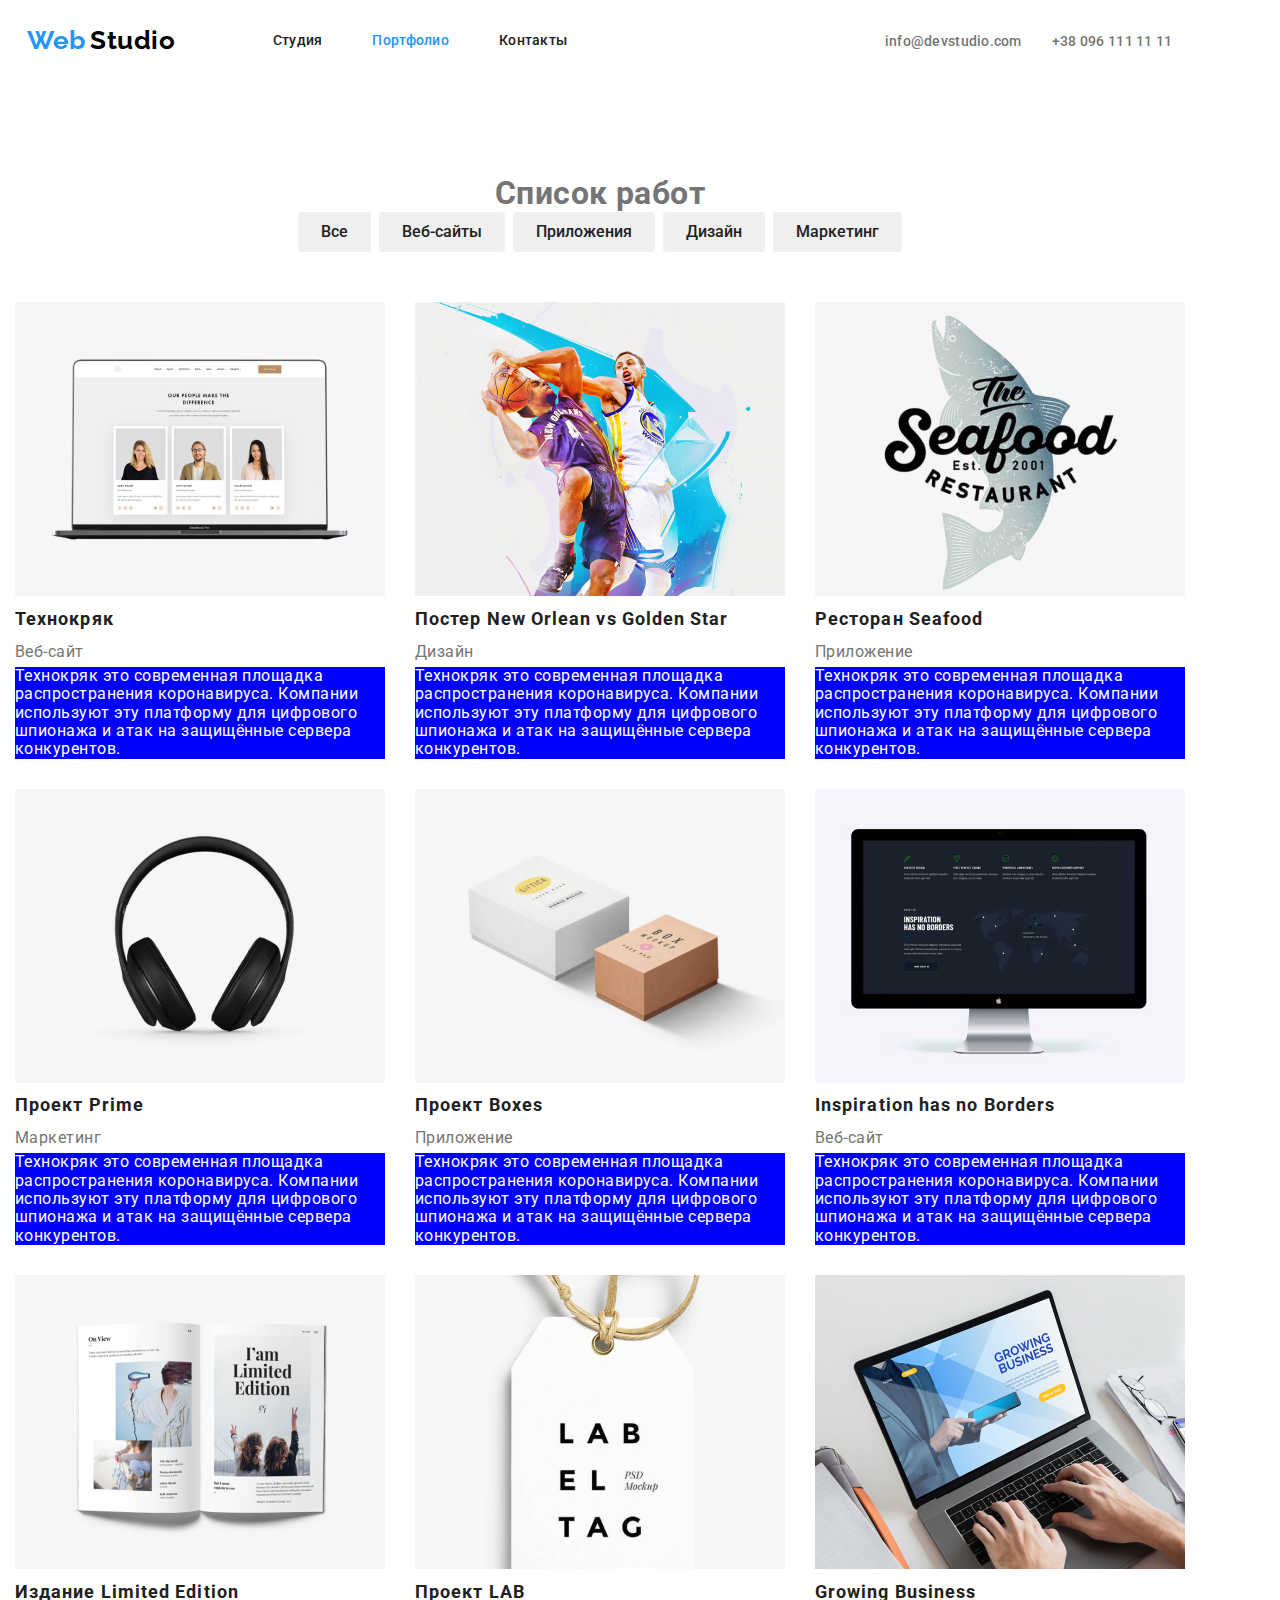
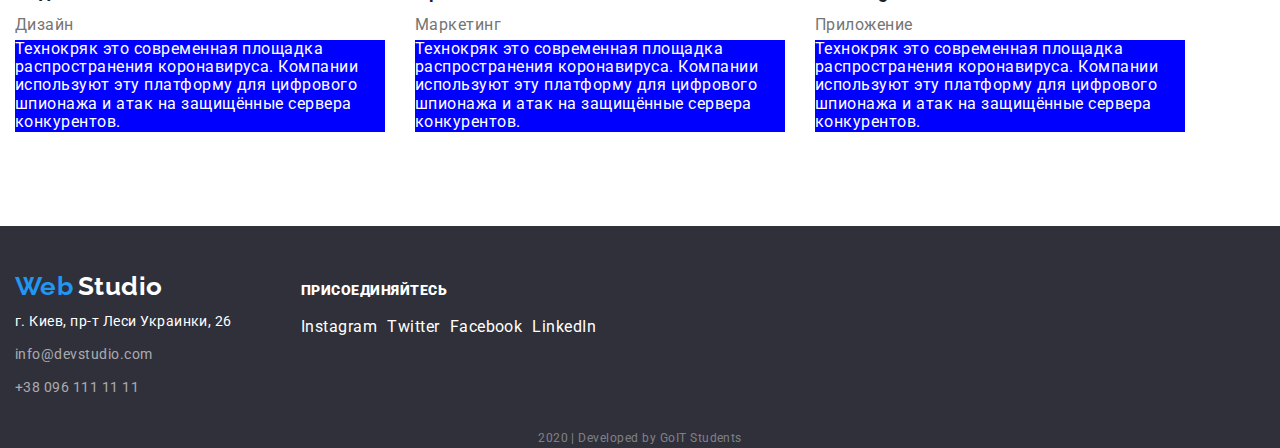
==== commit 0fd02a5d: "Стилизация недоделанных элементов" ====
--- a/portfolio.html
+++ b/portfolio.html
@@ -10,7 +10,7 @@
 </head>
 <body class="body">
      <!-- Шапка сайта -->
-     <header>
+     <header class="header-portfolio">
         <div class="container">
             <nav class="container-main-nav">
                 <a class="logo" href="./index.html">
@@ -128,31 +128,31 @@
         
     <!-- Футер -->
      <footer class="footer">
-         <div class="container">
-            <div>
+         <div class="container data">
+            <div class="container-address">
                 <a class="logo" href="">
                     <span class="logo-blue">Web</span>
                     <span class="logo-white">Studio</span>
                 </a>
                     <address>
                         <ul class="address-list">
-                            <li><a class="location" href="">г. Киев, пр-т Леси Украинки, 26</a></li>
-                            <li><a class="info-2" href="mailto:info@devstudio.com">info@devstudio.com</a></li>
+                            <li class="dislocation"><a class="location" href="">г. Киев, пр-т Леси Украинки, 26</a></li>
+                            <li class="email"><a class="info-2" href="mailto:info@devstudio.com">info@devstudio.com</a></li>
                             <li><a class="info-2" href="tel:+380961111111">+38 096 111 11 11</a></li>
                         </ul>
                     </address>
             </div>
-            <div>
-                <b class="invitation">присоединяйтесь</b>
+            <div class="container-invitation">
+                <p class="invitation"><b>ПРИСОЕДИНЯЙТЕСЬ</b></p>
                     <ul class="links-list-2">
-                        <li><a class="social-link-2" href=""><p class="social">Instagram</p></a></li>
-                        <li><a class="social-link-2" href=""><p class="social">Twitter</p></a></li>
-                        <li><a class="social-link-2" href=""><p class="social">Facebook</p></a></li>
-                        <li><a class="social-link-2" href=""><p class="social">LinkedIn</p></a></li>
+                        <li class="social-2"><a class="social-link-2" href=""><p class="network-2">Instagram</p></a></li>
+                        <li class="social-2"><a class="social-link-2" href=""><p class="network-2">Twitter</p></a></li>
+                        <li class="social-2"><a class="social-link-2" href=""><p class="network-2">Facebook</p></a></li>
+                        <li class="social-2"><a class="social-link-2" href=""><p class="network-2">LinkedIn</p></a></li>
                     </ul>
             </div>
-                <p class="copyright">2020 | Developed by GoIT Students </p>
          </div>
+         <p class="copyright">2020 | Developed by GoIT Students </p>
     </footer>    
 </body>
 </html>--- a/css/styles.css
+++ b/css/styles.css
@@ -34,12 +34,16 @@
 .container-main-nav {
     display: flex;
     align-items: center;
-}
+    justify-content: space-evenly;
+}
+
+/* logo */
 
 .logo {
-    text-decoration: none;
     padding-top: 24px;
     padding-bottom: 25px;
+
+    text-decoration: none;
 }
 
 .logo .logo-black {
@@ -97,6 +101,8 @@
 .site-nav .link-1.current {
     color: var(--accent-color);
 }
+
+/* auth-nav */
 
 .auth-nav {
     display: flex;
@@ -192,6 +198,7 @@
 .feature-list {
     display: flex;
     margin-top: 0;
+    margin-bottom: 0;
     padding: 0;
 }
 
@@ -207,7 +214,7 @@
 }
 
 .feature-list .title {
-    margin-top: 0;
+    margin-top: 30px;
     margin-bottom: 10px;
 
     color: var(--title-text-color);
@@ -247,6 +254,10 @@
 
 /* team */
 
+.team {
+    background: #F5F4FA;
+}
+
 .team-list {
     display: flex;
     margin-top: 0;
@@ -259,6 +270,9 @@
 }
 
 .name {
+    margin-top: 30px;
+    margin-bottom: 10px;
+
     color: var(--title-text-color);
     font-weight: 500;
     font-size: 16px;
@@ -267,9 +281,17 @@
 }
 
 .specialization {
+    margin-top: 0;
+    margin-bottom: 16px;
+
     font-size: 16px;
     line-height: 1.19;
     text-align: center;
+}
+
+.links-list {
+    display: flex;
+    padding: 0;
 }
 
 .links-list .social-link {
@@ -282,6 +304,15 @@
     color: var(--accent-color);
 }
 
+.network {
+    margin-top: 0;
+    margin-bottom: 0;
+}
+
+.links-list > .social + .social {
+    margin-left: 10px;
+}
+
 /* customers */
 
 .list-customers {
@@ -309,10 +340,16 @@
     font-size: 26px;
     line-height: 1.2;
 }
+
+.container-address {
+    margin-top: 45px;
+    margin-bottom: 28px;
+}
+
  /* address-list */
 
  .address-list {
-    margin-top: 0;
+    margin-top: 8px;
     margin-bottom: 0;
     padding: 0;
  }
@@ -323,6 +360,14 @@
     line-height: 1.71;
     text-decoration: none;
     font-style: normal;
+}
+
+.address-list > .dislocation {
+    margin-bottom: 9px;
+}
+
+.address-list > .email {
+    margin-bottom: 9px;
 }
 
 .address-list .info-2 {
@@ -334,8 +379,15 @@
 }
 
 /* links-list-2 */
+.container-invitation {
+    margin-top: 57px;
+    margin-bottom: 56px;
+}
 
 .invitation {
+    margin-top: 0;
+    margin-bottom: 20px;
+
     color: var(--white-color);
     font-weight: 700;
     font-size: 14px;
@@ -343,9 +395,15 @@
 }
 
 .links-list-2 {
-    margin-top: 0;
-    margin-bottom: 0;
-    padding: 0;
+    display: flex;
+    margin-top: 0;
+    margin-bottom: 0;
+    padding: 0;
+}
+
+.network-2 {
+    margin-top: 0;
+    margin-bottom: 0;
 }
 
 .links-list-2 .social-link-2 {
@@ -358,12 +416,19 @@
     color: var(--accent-color);
 }
 
-.social {
+.links-list-2 > .social-2 + .social-2 {
+    margin-left: 10px;
+}
+
+.links-list-2 > .social {
     margin-top: 0;
     margin-bottom: 0;
 }
 
 .copyright {
+    margin-top: 0;
+    margin-bottom: 0;
+
     color: var(--complementary-color2);
     font-size: 12px;
     line-height: 1.71;
@@ -372,11 +437,20 @@
 
 /* стилизация порфолио*/
 
+.header-portfolio {
+    margin-bottom: 93px;
+}
+
+.section-2 {
+    margin-bottom: 94px;
+}
+
 .section-title-2 {
-    margin-top: 93px;
-    margin-bottom: 0;
-    text-align: center;
-}
+    margin-top: 0;
+    margin-bottom: 0;
+    text-align: center;
+}
+
  /* filter */
 
 .filter {
@@ -410,23 +484,23 @@
     color: var(--white-color);
 }
 
-.first {
+.filter > .first {
     min-width: 73px;
 }
 
-.second {
+.filter > .second {
     min-width: 128px;
 }
 
-.third {
+.filter > .third {
     min-width: 145px;
 }
 
-.fourth {
+.filter > .fourth {
     min-width: 103px;
 }
 
-.fifth {
+.filter > .fifth {
     min-width: 130px;
 }
 
@@ -478,7 +552,6 @@
     width: 370px;
     margin-right: 30px;
     margin-bottom: 30px;
-    background: aqua;
 }
 
 .works-list-item:nth-child(3n) {
@@ -487,4 +560,12 @@
 
 .works-list-item:nth-last-child(-n + 3) {
     margin-bottom: 0;
+}
+
+.data {
+    display: flex;
+}
+
+.container-address + .container-invitation {
+    margin-left: 69px;
 }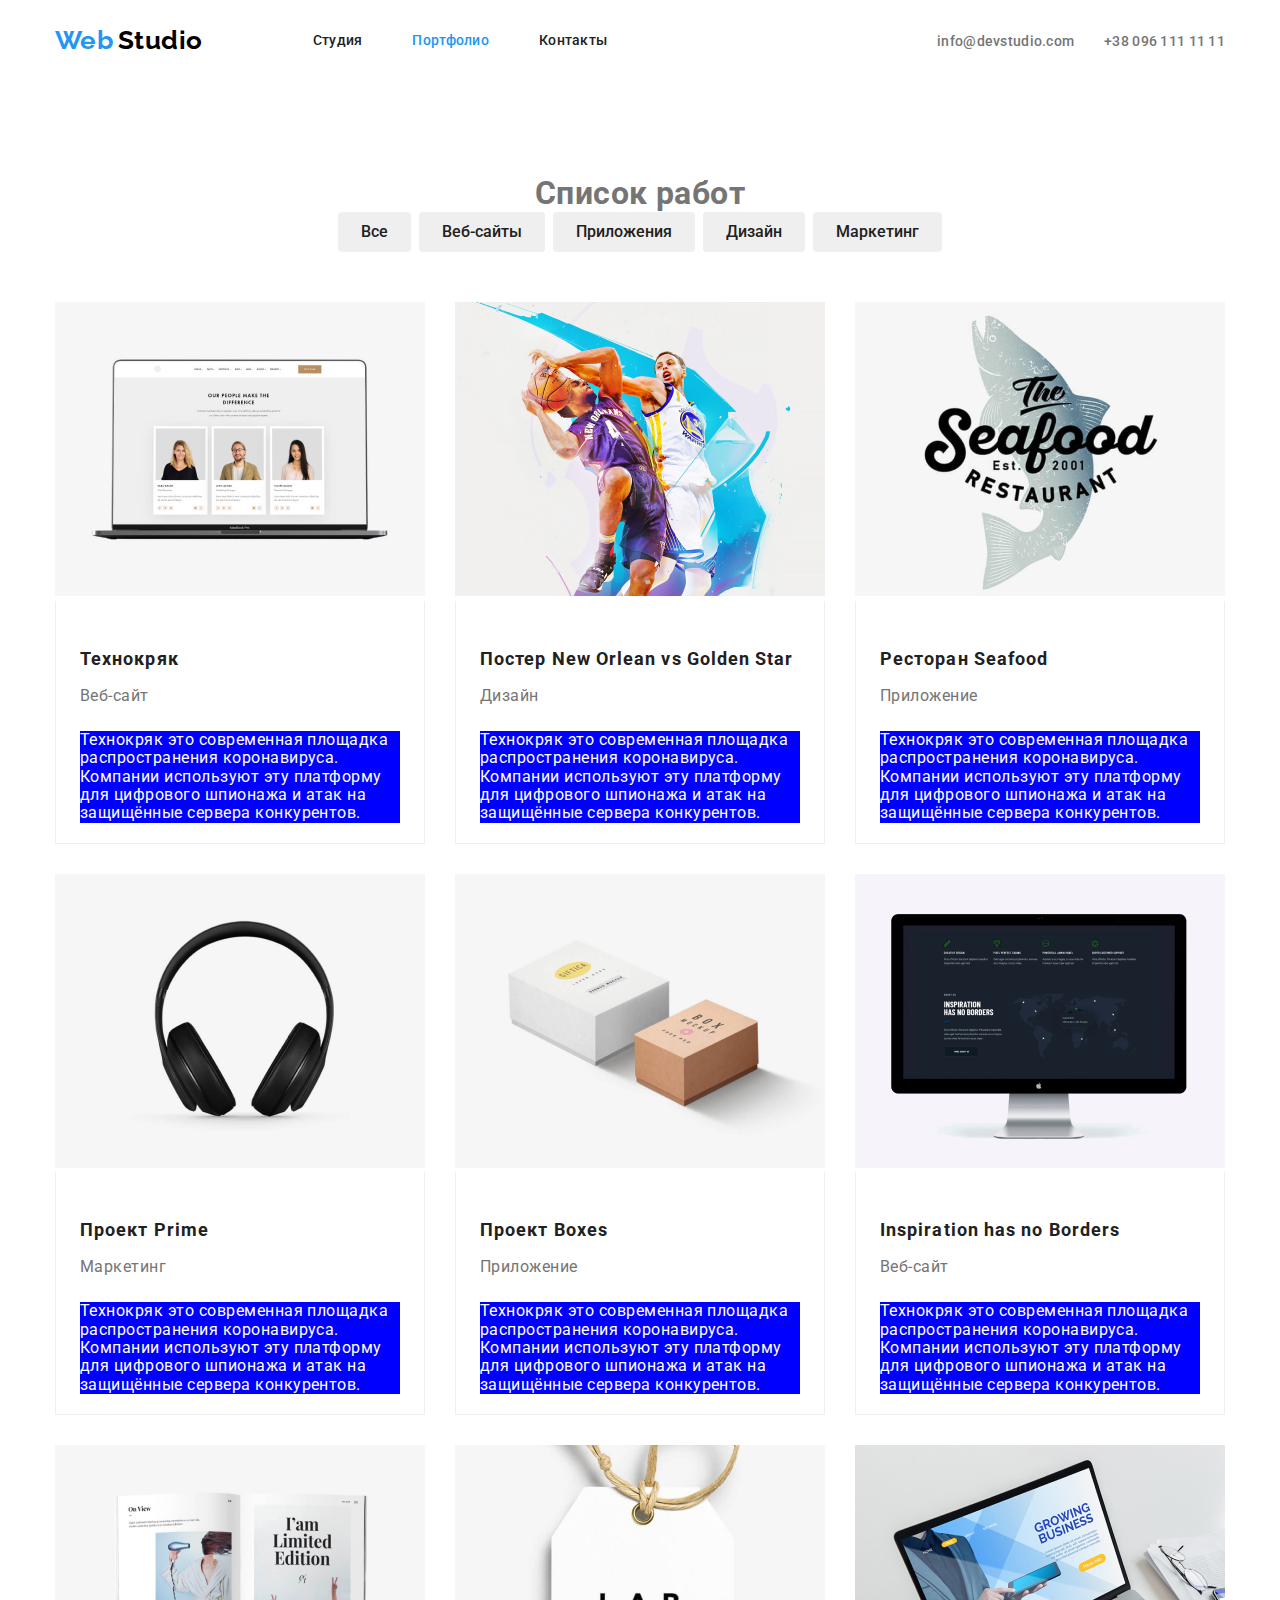
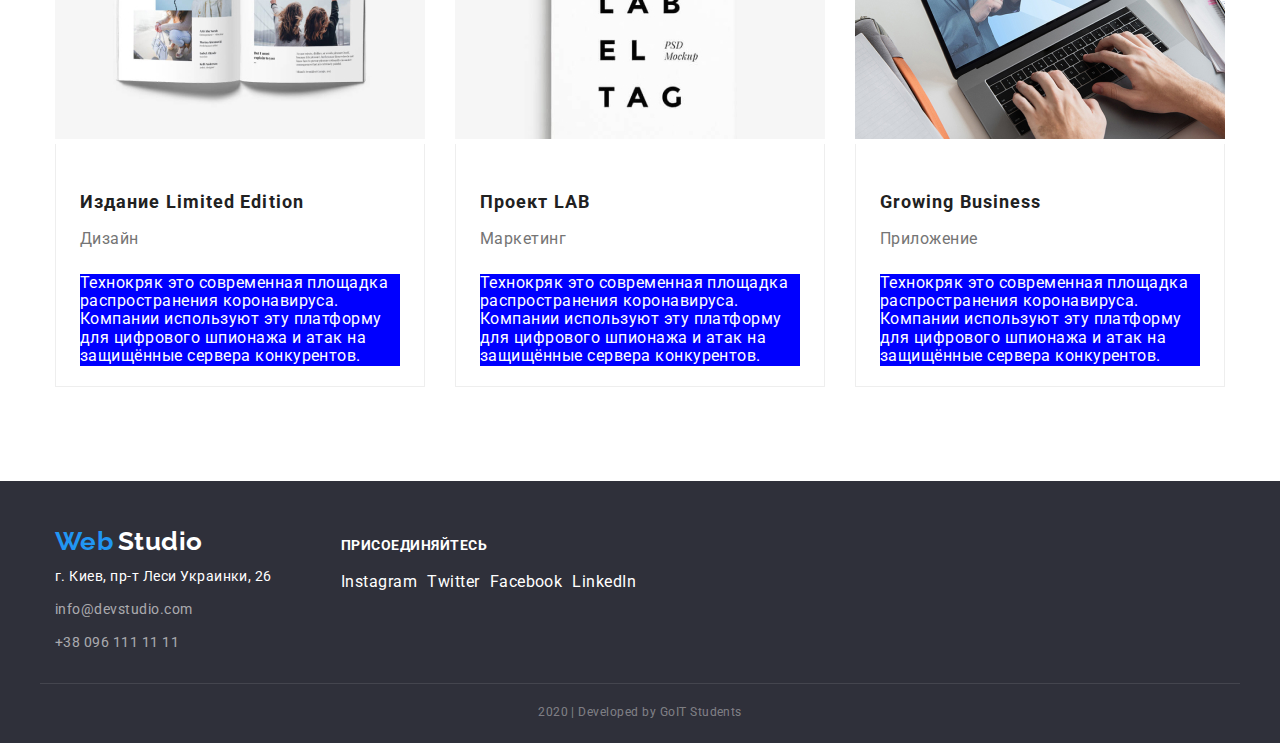
==== commit ac02d516: "Корректировка" ====
--- a/portfolio.html
+++ b/portfolio.html
@@ -50,75 +50,109 @@
                         <ul class="works-list">
                             <li class="works-list-item">
                                 <a class="example-2" href="">
-                                    <img src="./images/сайт-1.jpg" alt="веб-сайт">
-                                        <h2 class="title-2">Технокряк</h2>
-                                            <p class="description">Веб-сайт</p>
-                                            <p class="description-2">Технокряк это современная площадка распространения коронавируса. Компании используют эту платформу для цифрового шпионажа и атак на защищённые сервера конкурентов.</p>
+                                    <div class="card">
+                                        <img src="./images/сайт-1.jpg" alt="веб-сайт">
+                                            <div class="card-content">
+                                                <h2 class="title-2">Технокряк</h2>
+                                                <p class="description">Веб-сайт</p>
+                                                <p class="description-2">Технокряк это современная площадка распространения коронавируса. Компании используют эту платформу для цифрового шпионажа и атак на защищённые сервера конкурентов.</p>
+                                            </div>
+                                    </div>    
                                 </a>
                             </li>
                             <li class="works-list-item">
                                 <a class="example-2" href="">
-                                    <img src="./images/дизайн-1.jpg" alt="игроки">
-                                        <h2 class="title-2">Постер New Orlean vs Golden Star</h2>
-                                            <p class="description">Дизайн</p>
-                                            <p class="description-2">Технокряк это современная площадка распространения коронавируса. Компании используют эту платформу для цифрового шпионажа и атак на защищённые сервера конкурентов.</p>
-                                </a>
-                            </li>
-                
-                            <li class="works-list-item">
-                                <a class="example-2" href="">
-                                    <img src="./images/приложение-1.jpg" alt="рыба">
-                                        <h2 class="title-2">Ресторан Seafood</h2>
-                                            <p class="description">Приложение</p>
-                                            <p class="description-2">Технокряк это современная площадка распространения коронавируса. Компании используют эту платформу для цифрового шпионажа и атак на защищённые сервера конкурентов.</p>
+                                    <div class="card">
+                                        <img src="./images/дизайн-1.jpg" alt="веб-сайт">
+                                            <div class="card-content">
+                                                <h2 class="title-2">Постер New Orlean vs Golden Star</h2>
+                                                <p class="description">Дизайн</p>
+                                                <p class="description-2">Технокряк это современная площадка распространения коронавируса. Компании используют эту платформу для цифрового шпионажа и атак на защищённые сервера конкурентов.</p>
+                                            </div>
+                                    </div>    
                                 </a>
                             </li>
                             <li class="works-list-item">
                                 <a class="example-2" href="">
-                                    <img src="./images/маркетинг-1.jpg" alt="наушники">
-                                        <h2 class="title-2">Проект Prime</h2>
-                                            <p class="description">Маркетинг</p>
-                                            <p class="description-2">Технокряк это современная площадка распространения коронавируса. Компании используют эту платформу для цифрового шпионажа и атак на защищённые сервера конкурентов.</p>
+                                    <div class="card">
+                                        <img src="./images/приложение-1.jpg" alt="рыба">
+                                            <div class="card-content">
+                                                <h2 class="title-2">Ресторан Seafood</h2>
+                                                <p class="description">Приложение</p>
+                                                <p class="description-2">Технокряк это современная площадка распространения коронавируса. Компании используют эту платформу для цифрового шпионажа и атак на защищённые сервера конкурентов.</p>
+                                            </div>
+                                    </div>
                                 </a>
                             </li>
                             <li class="works-list-item">
                                 <a class="example-2" href="">
-                                    <img src="./images/приложение-2.jpg" alt="коробки">
-                                        <h2 class="title-2">Проект Boxes</h2>
-                                            <p class="description">Приложение</p>
-                                            <p class="description-2">Технокряк это современная площадка распространения коронавируса. Компании используют эту платформу для цифрового шпионажа и атак на защищённые сервера конкурентов.</p>
+                                    <div class="card">
+                                        <img src="./images/маркетинг-1.jpg" alt="наушники">
+                                            <div class="card-content">
+                                                <h2 class="title-2">Проект Prime</h2>
+                                                <p class="description">Маркетинг</p>
+                                                <p class="description-2">Технокряк это современная площадка распространения коронавируса. Компании используют эту платформу для цифрового шпионажа и атак на защищённые сервера конкурентов.</p>
+                                            </div>
+                                    </div>
                                 </a>
                             </li>
                             <li class="works-list-item">
                                 <a class="example-2" href="">
-                                    <img src="./images/сайт-2.jpg" alt="монитор">
-                                        <h2 class="title-2">Inspiration has no Borders</h2>
-                                            <p class="description">Веб-сайт</p>
-                                            <p class="description-2">Технокряк это современная площадка распространения коронавируса. Компании используют эту платформу для цифрового шпионажа и атак на защищённые сервера конкурентов.</p>
+                                    <div class="card">
+                                        <img src="./images/приложение-2.jpg" alt="коробки">
+                                            <div class="card-content">
+                                                <h2 class="title-2">Проект Boxes</h2>
+                                                <p class="description">Приложение</p>
+                                                <p class="description-2">Технокряк это современная площадка распространения коронавируса. Компании используют эту платформу для цифрового шпионажа и атак на защищённые сервера конкурентов.</p>
+                                            </div>
+                                    </div>
                                 </a>
                             </li>
                             <li class="works-list-item">
                                 <a class="example-2" href="">
-                                    <img src="./images/дизайн-2.jpg" alt="журнал">
-                                        <h2 class="title-2">Издание Limited Edition</h2>
-                                            <p class="description">Дизайн</p>
-                                            <p class="description-2">Технокряк это современная площадка распространения коронавируса. Компании используют эту платформу для цифрового шпионажа и атак на защищённые сервера конкурентов.</p>
+                                    <div class="card">
+                                        <img src="./images/сайт-2.jpg" alt="монитор">
+                                            <div class="card-content">
+                                                <h2 class="title-2">Inspiration has no Borders</h2>
+                                                    <p class="description">Веб-сайт</p>
+                                                    <p class="description-2">Технокряк это современная площадка распространения коронавируса. Компании используют эту платформу для цифрового шпионажа и атак на защищённые сервера конкурентов.</p>
+                                            </div>        
                                 </a>
                             </li>
                             <li class="works-list-item">
                                 <a class="example-2" href="">
-                                    <img src="./images/маркетинг-2.jpg" alt="лейбл">
-                                        <h2 class="title-2">Проект LAB</h2>
-                                            <p class="description">Маркетинг</p>
-                                            <p class="description-2">Технокряк это современная площадка распространения коронавируса. Компании используют эту платформу для цифрового шпионажа и атак на защищённые сервера конкурентов.</p>
+                                    <div class="card">
+                                        <img src="./images/дизайн-2.jpg" alt="журнал">
+                                            <div class="card-content">
+                                                <h2 class="title-2">Издание Limited Edition</h2>
+                                                <p class="description">Дизайн</p>
+                                                <p class="description-2">Технокряк это современная площадка распространения коронавируса. Компании используют эту платформу для цифрового шпионажа и атак на защищённые сервера конкурентов.</p>
+                                            </div>
+                                    </div>    
                                 </a>
                             </li>
                             <li class="works-list-item">
                                 <a class="example-2" href="">
-                                    <img src="./images/приложение-3.jpg" alt="ноутбук">
-                                        <h2 class="title-2">Growing Business</h2>
-                                            <p class="description">Приложение</p>
-                                            <p class="description-2">Технокряк это современная площадка распространения коронавируса. Компании используют эту платформу для цифрового шпионажа и атак на защищённые сервера конкурентов.</p>
+                                    <div class="card">
+                                        <img src="./images/маркетинг-2.jpg" alt="лейбл">
+                                            <div class="card-content">
+                                                <h2 class="title-2">Проект LAB</h2>
+                                                <p class="description">Маркетинг</p>
+                                                <p class="description-2">Технокряк это современная площадка распространения коронавируса. Компании используют эту платформу для цифрового шпионажа и атак на защищённые сервера конкурентов.</p>
+                                            </div>
+                                    </div>
+                                </a>
+                            </li>
+                            <li class="works-list-item">
+                                <a class="example-2" href="">
+                                    <div class="card">
+                                        <img src="./images/приложение-3.jpg" alt="ноутбук">
+                                            <div class="card-content">
+                                                <h2 class="title-2">Growing Business</h2>
+                                                <p class="description">Приложение</p>
+                                                <p class="description-2">Технокряк это современная площадка распространения коронавируса. Компании используют эту платформу для цифрового шпионажа и атак на защищённые сервера конкурентов.</p>
+                                            </div>
+                                    </div>
                                 </a>
                             </li>
                         </ul>
@@ -143,7 +177,7 @@
                     </address>
             </div>
             <div class="container-invitation">
-                <p class="invitation"><b>ПРИСОЕДИНЯЙТЕСЬ</b></p>
+                <p class="invitation">ПРИСОЕДИНЯЙТЕСЬ</p>
                     <ul class="links-list-2">
                         <li class="social-2"><a class="social-link-2" href=""><p class="network-2">Instagram</p></a></li>
                         <li class="social-2"><a class="social-link-2" href=""><p class="network-2">Twitter</p></a></li>
@@ -152,7 +186,7 @@
                     </ul>
             </div>
          </div>
-         <p class="copyright">2020 | Developed by GoIT Students </p>
+         <p class="copyright container">2020 | Developed by GoIT Students</p>
     </footer>    
 </body>
 </html>--- a/css/styles.css
+++ b/css/styles.css
@@ -4,7 +4,8 @@
 /* акцент #2196F3 */
 /* черный #000000 */
 /* дополнительный цвет rgba(255, 255, 255, 0.6) */
-/* дополнительный цвет2 rgba(255, 255, 255, 0.4)*/
+/* дополнительный цвет2 rgba(255, 255, 255, 0.4) */
+/* дополнительный цвет3 #F5F4FA */
 
 :root {
     --primary-text-color: #757575;
@@ -14,6 +15,7 @@
     --black-color: #000000;
     --complementary-color: rgba(255, 255, 255, 0.6);
     --complementary-color2: rgba(255, 255, 255, 0.4);
+    --complementary-color3: #F5F4FA;
 }
 
 /* Стилизация студии*/
@@ -29,12 +31,14 @@
     width: 1200px;
     padding-left: 15px;
     padding-right: 15px;
+    margin-right: auto;
+    margin-left: auto;
 }
 
 .container-main-nav {
     display: flex;
     align-items: center;
-    justify-content: space-evenly;
+    justify-content: space-between;
 }
 
 /* logo */
@@ -255,14 +259,14 @@
 /* team */
 
 .team {
-    background: #F5F4FA;
+    background: var(--complementary-color3);
 }
 
 .team-list {
     display: flex;
     margin-top: 0;
     margin-bottom: 0;
-    padding: 0;
+    padding-bottom: 0;
 }
 
 .team-list .title {
@@ -379,6 +383,7 @@
 }
 
 /* links-list-2 */
+
 .container-invitation {
     margin-top: 57px;
     margin-bottom: 56px;
@@ -428,6 +433,9 @@
 .copyright {
     margin-top: 0;
     margin-bottom: 0;
+    padding-top: 18px;
+    padding-bottom: 21px;
+    border-top: 1px solid rgba(255, 255, 255, 0.1);
 
     color: var(--complementary-color2);
     font-size: 12px;
@@ -520,9 +528,22 @@
     padding: 0;
 }
 
+.card {
+    width: 370px;
+}
+
+.card-content {
+    padding: 20px 24px;
+    background: #FFFFFF;
+    border-right: 1px solid #EEEEEE;
+    border-bottom: 1px solid #EEEEEE;
+    border-left: 1px solid #EEEEEE;
+    box-sizing: border-box;
+}
+
 .works-list .title-2 {
-    margin-top: 0;
-    margin-bottom: 0;
+    margin-top: 20px;
+    margin-bottom: 4px;
 
     color: var(--title-text-color);
     font-weight: 700;
@@ -533,7 +554,7 @@
 
 .works-list .description {
     margin-top: 0;
-    margin-bottom: 0;
+    margin-bottom: 20px;
 
     color: var(--primary-text-color);
     font-size: 16px;
@@ -564,6 +585,7 @@
 
 .data {
     display: flex;
+    align-items: baseline;
 }
 
 .container-address + .container-invitation {
